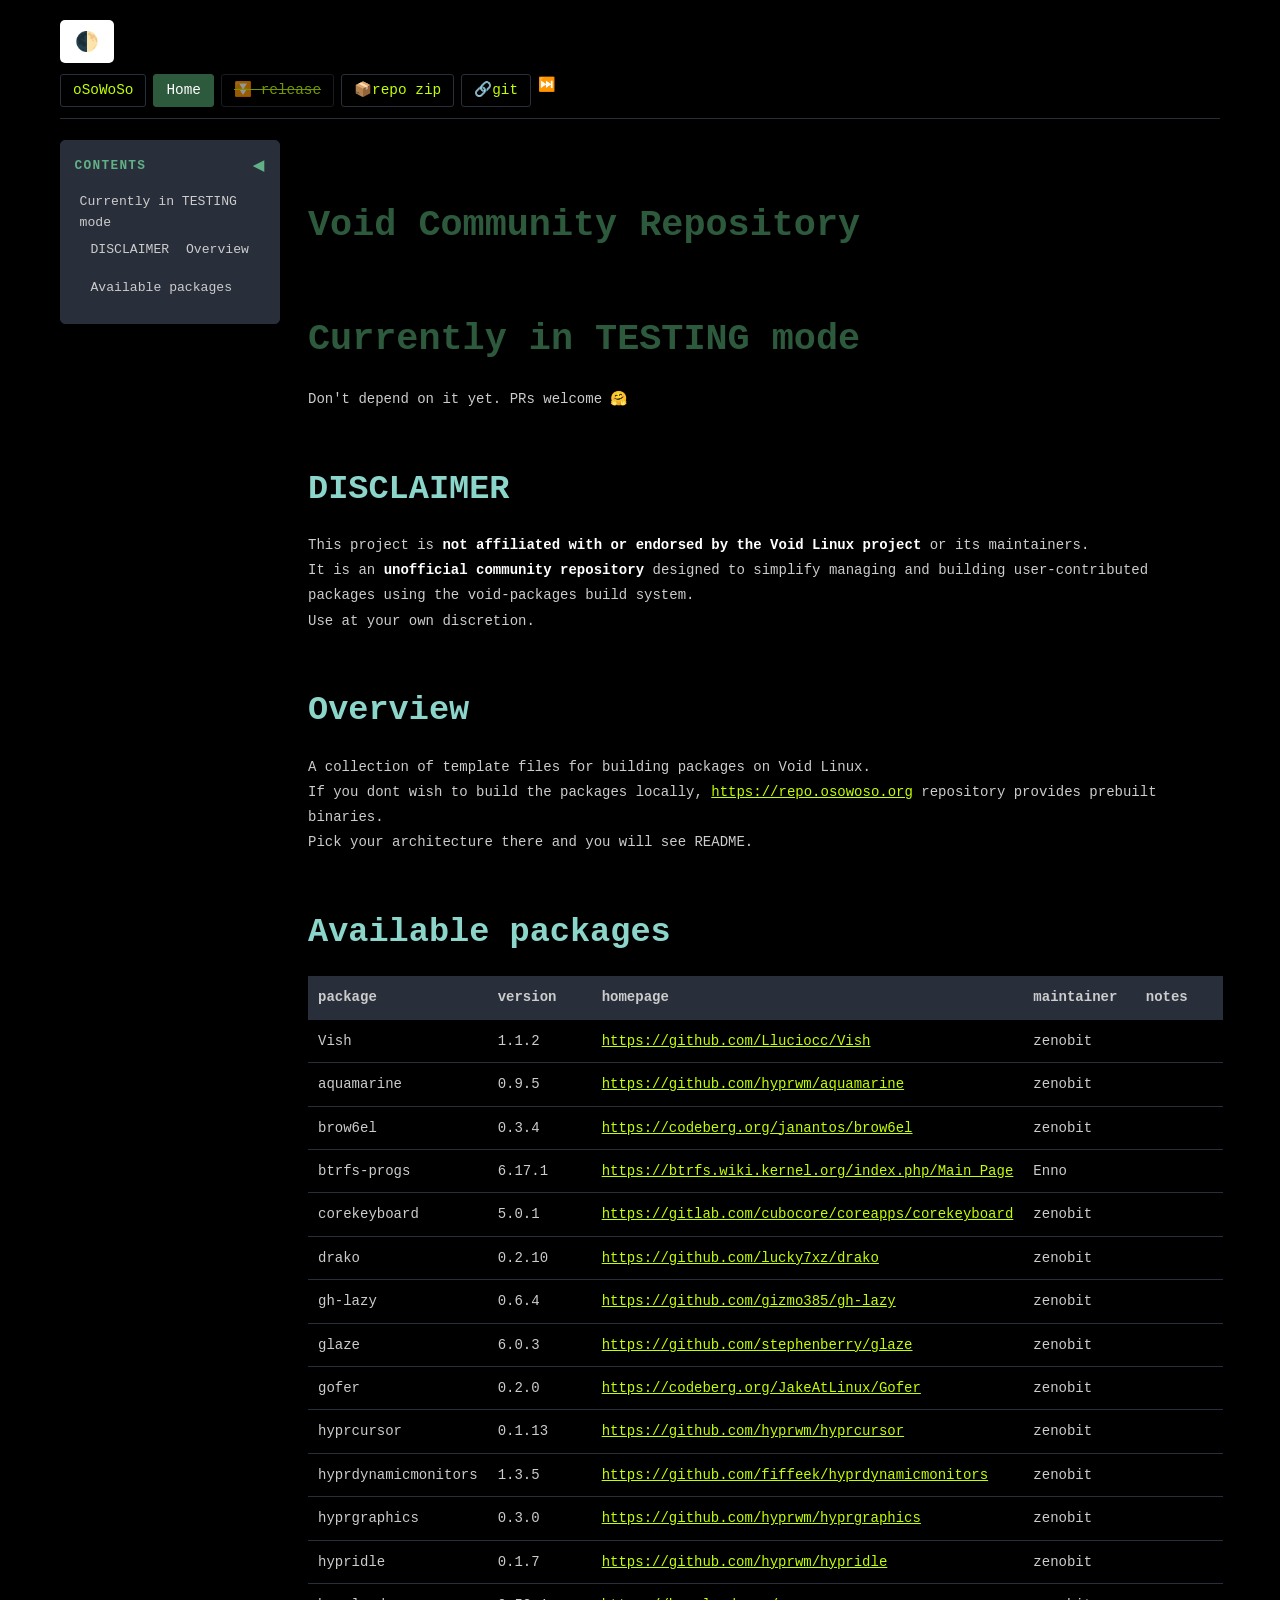
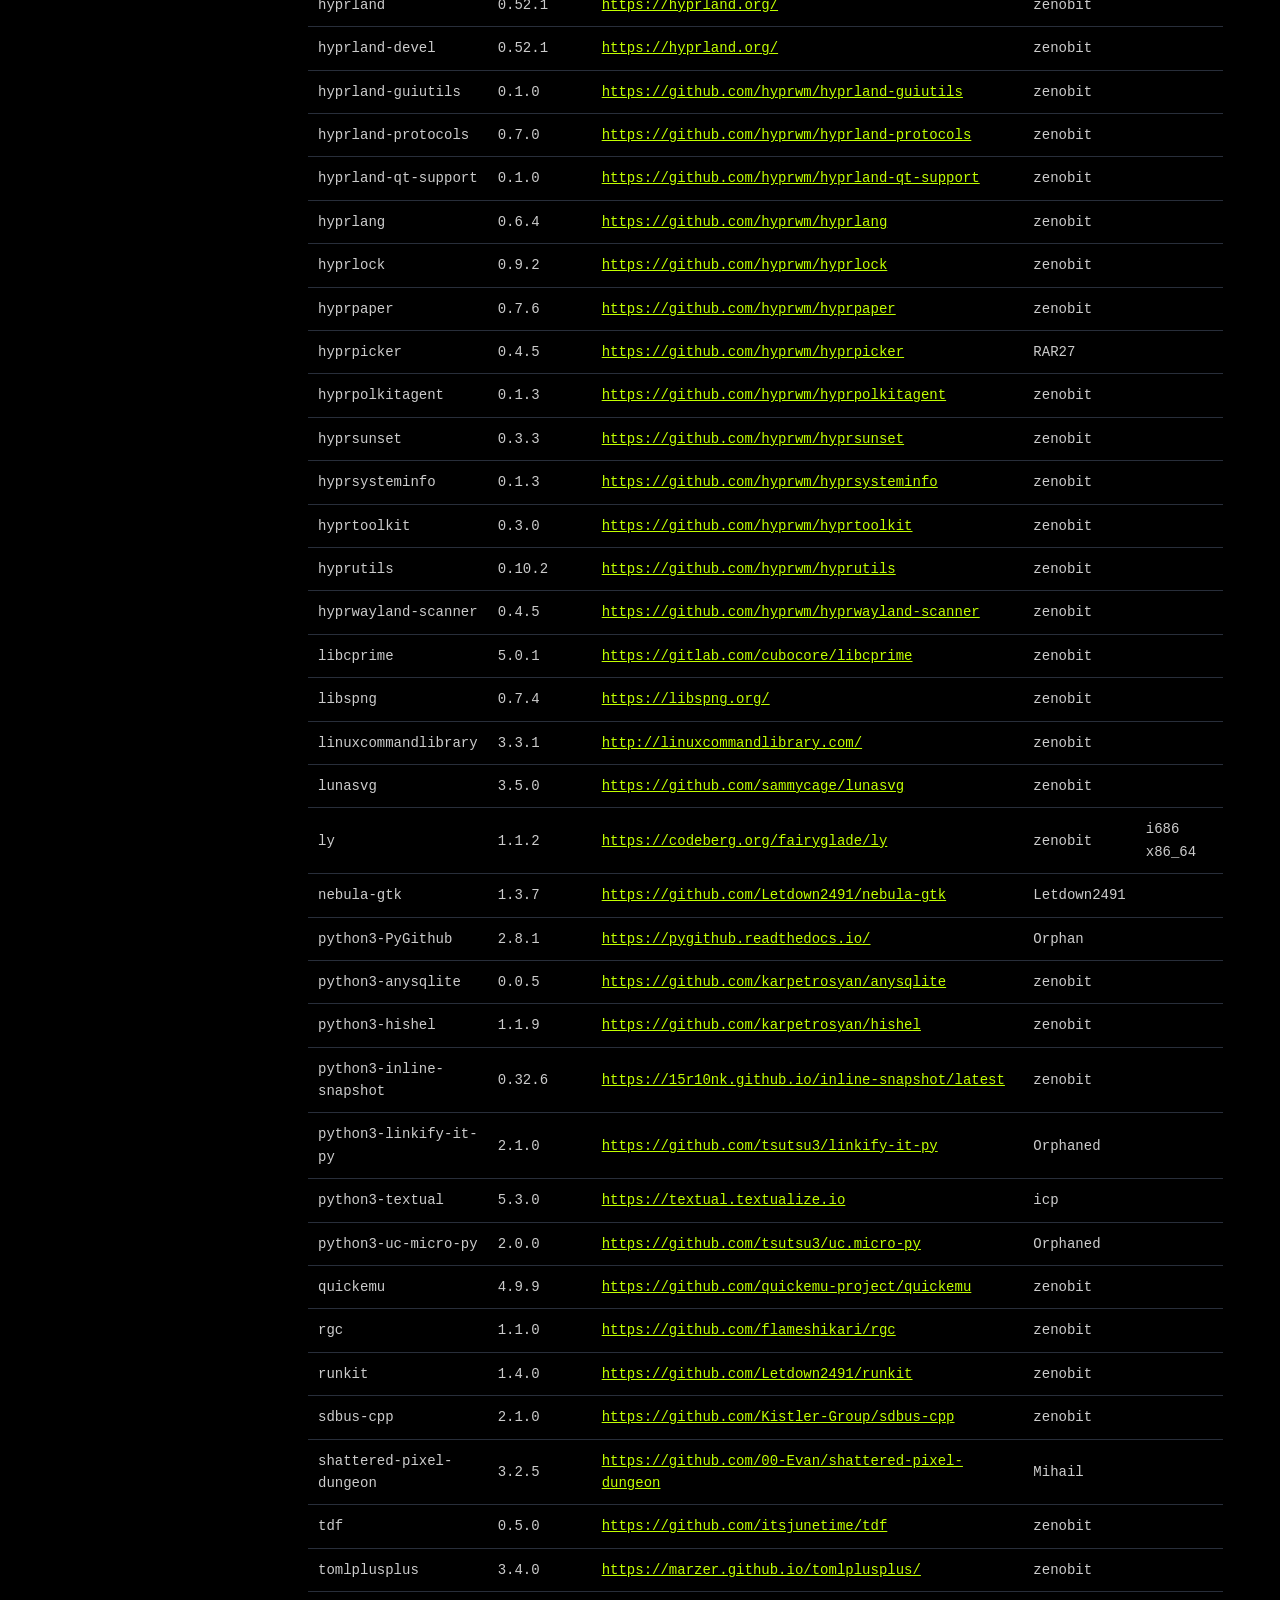
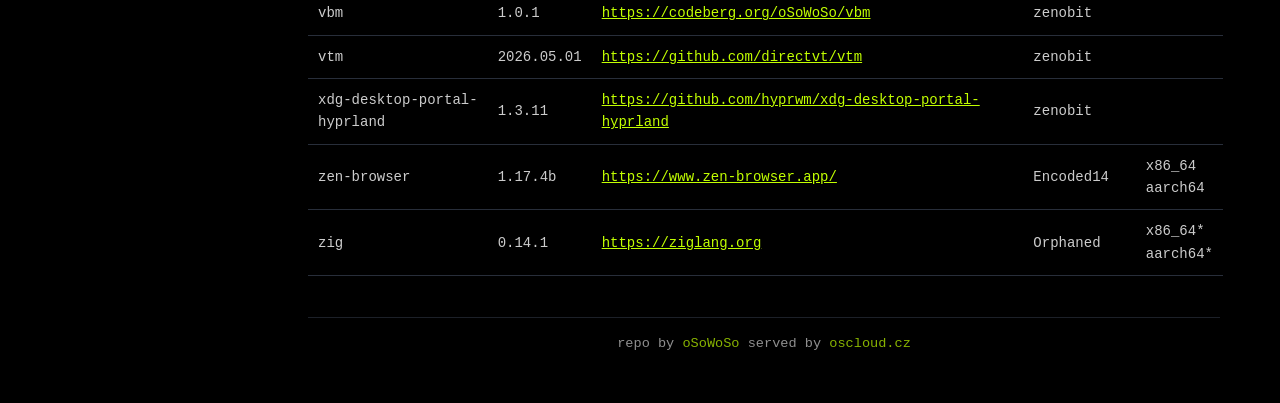
==== index.html @ 5ae5377d "Deploy: 2026-05-07 02:57 UTC" ====
<!DOCTYPE html>
<html xmlns="http://www.w3.org/1999/xhtml" lang="" xml:lang="">
<head>
  <meta charset="utf-8" />
  <meta name="generator" content="pandoc" />
  <meta name="viewport" content="width=device-width, initial-scale=1.0, user-scalable=yes" />
  <title>Void Community Repository</title>
  <style>
    code{white-space: pre-wrap;}
    span.smallcaps{font-variant: small-caps;}
    div.columns{display: flex; gap: min(4vw, 1.5em);}
    div.column{flex: auto; overflow-x: auto;}
    div.hanging-indent{margin-left: 1.5em; text-indent: -1.5em;}
    /* The extra [class] is a hack that increases specificity enough to
       override a similar rule in reveal.js */
    ul.task-list[class]{list-style: none;}
    ul.task-list li input[type="checkbox"] {
      font-size: inherit;
      width: 0.8em;
      margin: 0 0.8em 0.2em -1.6em;
      vertical-align: middle;
    }
    .display.math{display: block; text-align: center; margin: 0.5rem auto;}
  </style>
  <link rel="stylesheet" href="style.css" />
</head>
<body>
<button class="theme-toggle" onclick="toggleTheme()">🌓</button>
<script>
  function toggleTheme(){
    const html=document.documentElement;
    const current=html.getAttribute("data-theme")||"dark";
    const next=current==="dark"?"light":"dark";
    html.setAttribute("data-theme",next);
    localStorage.setItem("theme",next)
  }
  (function(){
    const saved=localStorage.getItem("theme")||"dark";
    document.documentElement.setAttribute("data-theme",saved)
  })();
</script>
<script>
  document.addEventListener("DOMContentLoaded", function () {
    const toc = document.getElementById("TOC");
    if (!toc) return;

    // Add toc-title with toggle button
    const titleEl = document.createElement("div");
    titleEl.id = "toc-title";
    titleEl.innerHTML = '<span>Contents</span><span id="toc-toggle-icon">◀</span>';
    toc.insertBefore(titleEl, toc.firstChild);

    // Wrap TOC + the rest of the content in .page-wrapper
    const body = document.body;
    const wrapper = document.createElement("div");
    wrapper.className = "page-wrapper";

    // Find all elements after <nav> (main nav menu)
    const topNav = document.querySelector("body > nav");
    const siblings = [];
    let el = topNav ? topNav.nextElementSibling : body.firstElementChild;
    while (el) {
      siblings.push(el);
      el = el.nextElementSibling;
    }

    siblings.forEach((s) => wrapper.appendChild(s));
    body.appendChild(wrapper);

    // Wrap main content (everything except TOC) in .main-content
    const mainContent = document.createElement("div");
    mainContent.className = "main-content";
    Array.from(wrapper.children).forEach((child) => {
      if (child.id !== "TOC") mainContent.appendChild(child);
    });
    wrapper.appendChild(mainContent);

    // Collapsible toggle
    const icon = document.getElementById("toc-toggle-icon");
    const saved = localStorage.getItem("toc-collapsed");
    if (saved === "true") {
      toc.classList.add("collapsed");
      icon.textContent = "▶";
    }

    titleEl.addEventListener("click", function () {
      toc.classList.toggle("collapsed");
      const isCollapsed = toc.classList.contains("collapsed");
      icon.textContent = isCollapsed ? "▶" : "◀";
      localStorage.setItem("toc-collapsed", isCollapsed);
    });
  });
</script>
<nav><ul>
  <li><a href="https://osowoso.org">oSoWoSo</a></li>
  <li><a href="index.html" class="active">Home</a></li>
  <li><a class="no-release" href="https://github.com/oSoWoSo/Void_Community_Repository/releases/latest">⏬ release</a></li>
  <li><a href="https://github.com/oSoWoSo/Void_Community_Repository/archive/refs/heads/main.zip">📦repo zip</a></li>
  <li><a href="https://github.com/oSoWoSo/Void_Community_Repository">🔗git</a></li>
  <li>⏭️</a></li>
</ul></nav>
<header id="title-block-header">
<h1 class="title">Void Community Repository</h1>
</header>
<nav id="TOC" role="doc-toc">
<ul>
<li><a href="#currently-in-testing-mode"
id="toc-currently-in-testing-mode">Currently in TESTING mode</a>
<ul>
<li><a href="#disclaimer" id="toc-disclaimer">DISCLAIMER</a></li>
<li><a href="#overview" id="toc-overview">Overview</a></li>
<li><a href="#available-packages" id="toc-available-packages">Available
packages</a></li>
</ul></li>
</ul>
</nav>
<h1 id="currently-in-testing-mode">Currently in TESTING mode</h1>
<p>Don't depend on it yet. PRs welcome 🤗</p>
<h2 id="disclaimer">DISCLAIMER</h2>
<p>This project is <strong>not affiliated with or endorsed by the Void
Linux project</strong> or its maintainers.<br />
It is an <strong>unofficial community repository</strong> designed to
simplify managing and building user-contributed packages using the
void-packages build system.<br />
Use at your own discretion.</p>
<h2 id="overview">Overview</h2>
<p>A collection of template files for building packages on Void
Linux.<br />
If you dont wish to build the packages locally, <a
href="https://repo.osowoso.org">https://repo.osowoso.org</a> repository
provides prebuilt binaries.<br />
Pick your architecture there and you will see README.</p>
<h2 id="available-packages">Available packages</h2>
<table>
<thead>
<tr class="header">
<th style="text-align: left;">package</th>
<th style="text-align: left;">version</th>
<th style="text-align: left;">homepage</th>
<th style="text-align: left;">maintainer</th>
<th style="text-align: left;">notes</th>
</tr>
</thead>
<tbody>
<tr class="odd">
<td style="text-align: left;">Vish</td>
<td style="text-align: left;">1.1.2</td>
<td style="text-align: left;"><a
href="https://github.com/Lluciocc/Vish">https://github.com/Lluciocc/Vish</a></td>
<td style="text-align: left;">zenobit</td>
<td style="text-align: left;"></td>
</tr>
<tr class="even">
<td style="text-align: left;">aquamarine</td>
<td style="text-align: left;">0.9.5</td>
<td style="text-align: left;"><a
href="https://github.com/hyprwm/aquamarine">https://github.com/hyprwm/aquamarine</a></td>
<td style="text-align: left;">zenobit</td>
<td style="text-align: left;"></td>
</tr>
<tr class="odd">
<td style="text-align: left;">brow6el</td>
<td style="text-align: left;">0.3.4</td>
<td style="text-align: left;"><a
href="https://codeberg.org/janantos/brow6el">https://codeberg.org/janantos/brow6el</a></td>
<td style="text-align: left;">zenobit</td>
<td style="text-align: left;"></td>
</tr>
<tr class="even">
<td style="text-align: left;">btrfs-progs</td>
<td style="text-align: left;">6.17.1</td>
<td style="text-align: left;"><a
href="https://btrfs.wiki.kernel.org/index.php/Main_Page">https://btrfs.wiki.kernel.org/index.php/Main_Page</a></td>
<td style="text-align: left;">Enno</td>
<td style="text-align: left;"></td>
</tr>
<tr class="odd">
<td style="text-align: left;">corekeyboard</td>
<td style="text-align: left;">5.0.1</td>
<td style="text-align: left;"><a
href="https://gitlab.com/cubocore/coreapps/corekeyboard">https://gitlab.com/cubocore/coreapps/corekeyboard</a></td>
<td style="text-align: left;">zenobit</td>
<td style="text-align: left;"></td>
</tr>
<tr class="even">
<td style="text-align: left;">drako</td>
<td style="text-align: left;">0.2.10</td>
<td style="text-align: left;"><a
href="https://github.com/lucky7xz/drako">https://github.com/lucky7xz/drako</a></td>
<td style="text-align: left;">zenobit</td>
<td style="text-align: left;"></td>
</tr>
<tr class="odd">
<td style="text-align: left;">gh-lazy</td>
<td style="text-align: left;">0.6.4</td>
<td style="text-align: left;"><a
href="https://github.com/gizmo385/gh-lazy">https://github.com/gizmo385/gh-lazy</a></td>
<td style="text-align: left;">zenobit</td>
<td style="text-align: left;"></td>
</tr>
<tr class="even">
<td style="text-align: left;">glaze</td>
<td style="text-align: left;">6.0.3</td>
<td style="text-align: left;"><a
href="https://github.com/stephenberry/glaze">https://github.com/stephenberry/glaze</a></td>
<td style="text-align: left;">zenobit</td>
<td style="text-align: left;"></td>
</tr>
<tr class="odd">
<td style="text-align: left;">gofer</td>
<td style="text-align: left;">0.2.0</td>
<td style="text-align: left;"><a
href="https://codeberg.org/JakeAtLinux/Gofer">https://codeberg.org/JakeAtLinux/Gofer</a></td>
<td style="text-align: left;">zenobit</td>
<td style="text-align: left;"></td>
</tr>
<tr class="even">
<td style="text-align: left;">hyprcursor</td>
<td style="text-align: left;">0.1.13</td>
<td style="text-align: left;"><a
href="https://github.com/hyprwm/hyprcursor">https://github.com/hyprwm/hyprcursor</a></td>
<td style="text-align: left;">zenobit</td>
<td style="text-align: left;"></td>
</tr>
<tr class="odd">
<td style="text-align: left;">hyprdynamicmonitors</td>
<td style="text-align: left;">1.3.5</td>
<td style="text-align: left;"><a
href="https://github.com/fiffeek/hyprdynamicmonitors">https://github.com/fiffeek/hyprdynamicmonitors</a></td>
<td style="text-align: left;">zenobit</td>
<td style="text-align: left;"></td>
</tr>
<tr class="even">
<td style="text-align: left;">hyprgraphics</td>
<td style="text-align: left;">0.3.0</td>
<td style="text-align: left;"><a
href="https://github.com/hyprwm/hyprgraphics">https://github.com/hyprwm/hyprgraphics</a></td>
<td style="text-align: left;">zenobit</td>
<td style="text-align: left;"></td>
</tr>
<tr class="odd">
<td style="text-align: left;">hypridle</td>
<td style="text-align: left;">0.1.7</td>
<td style="text-align: left;"><a
href="https://github.com/hyprwm/hypridle">https://github.com/hyprwm/hypridle</a></td>
<td style="text-align: left;">zenobit</td>
<td style="text-align: left;"></td>
</tr>
<tr class="even">
<td style="text-align: left;">hyprland</td>
<td style="text-align: left;">0.52.1</td>
<td style="text-align: left;"><a
href="https://hyprland.org/">https://hyprland.org/</a></td>
<td style="text-align: left;">zenobit</td>
<td style="text-align: left;"></td>
</tr>
<tr class="odd">
<td style="text-align: left;">hyprland-devel</td>
<td style="text-align: left;">0.52.1</td>
<td style="text-align: left;"><a
href="https://hyprland.org/">https://hyprland.org/</a></td>
<td style="text-align: left;">zenobit</td>
<td style="text-align: left;"></td>
</tr>
<tr class="even">
<td style="text-align: left;">hyprland-guiutils</td>
<td style="text-align: left;">0.1.0</td>
<td style="text-align: left;"><a
href="https://github.com/hyprwm/hyprland-guiutils">https://github.com/hyprwm/hyprland-guiutils</a></td>
<td style="text-align: left;">zenobit</td>
<td style="text-align: left;"></td>
</tr>
<tr class="odd">
<td style="text-align: left;">hyprland-protocols</td>
<td style="text-align: left;">0.7.0</td>
<td style="text-align: left;"><a
href="https://github.com/hyprwm/hyprland-protocols">https://github.com/hyprwm/hyprland-protocols</a></td>
<td style="text-align: left;">zenobit</td>
<td style="text-align: left;"></td>
</tr>
<tr class="even">
<td style="text-align: left;">hyprland-qt-support</td>
<td style="text-align: left;">0.1.0</td>
<td style="text-align: left;"><a
href="https://github.com/hyprwm/hyprland-qt-support">https://github.com/hyprwm/hyprland-qt-support</a></td>
<td style="text-align: left;">zenobit</td>
<td style="text-align: left;"></td>
</tr>
<tr class="odd">
<td style="text-align: left;">hyprlang</td>
<td style="text-align: left;">0.6.4</td>
<td style="text-align: left;"><a
href="https://github.com/hyprwm/hyprlang">https://github.com/hyprwm/hyprlang</a></td>
<td style="text-align: left;">zenobit</td>
<td style="text-align: left;"></td>
</tr>
<tr class="even">
<td style="text-align: left;">hyprlock</td>
<td style="text-align: left;">0.9.2</td>
<td style="text-align: left;"><a
href="https://github.com/hyprwm/hyprlock">https://github.com/hyprwm/hyprlock</a></td>
<td style="text-align: left;">zenobit</td>
<td style="text-align: left;"></td>
</tr>
<tr class="odd">
<td style="text-align: left;">hyprpaper</td>
<td style="text-align: left;">0.7.6</td>
<td style="text-align: left;"><a
href="https://github.com/hyprwm/hyprpaper">https://github.com/hyprwm/hyprpaper</a></td>
<td style="text-align: left;">zenobit</td>
<td style="text-align: left;"></td>
</tr>
<tr class="even">
<td style="text-align: left;">hyprpicker</td>
<td style="text-align: left;">0.4.5</td>
<td style="text-align: left;"><a
href="https://github.com/hyprwm/hyprpicker">https://github.com/hyprwm/hyprpicker</a></td>
<td style="text-align: left;">RAR27</td>
<td style="text-align: left;"></td>
</tr>
<tr class="odd">
<td style="text-align: left;">hyprpolkitagent</td>
<td style="text-align: left;">0.1.3</td>
<td style="text-align: left;"><a
href="https://github.com/hyprwm/hyprpolkitagent">https://github.com/hyprwm/hyprpolkitagent</a></td>
<td style="text-align: left;">zenobit</td>
<td style="text-align: left;"></td>
</tr>
<tr class="even">
<td style="text-align: left;">hyprsunset</td>
<td style="text-align: left;">0.3.3</td>
<td style="text-align: left;"><a
href="https://github.com/hyprwm/hyprsunset">https://github.com/hyprwm/hyprsunset</a></td>
<td style="text-align: left;">zenobit</td>
<td style="text-align: left;"></td>
</tr>
<tr class="odd">
<td style="text-align: left;">hyprsysteminfo</td>
<td style="text-align: left;">0.1.3</td>
<td style="text-align: left;"><a
href="https://github.com/hyprwm/hyprsysteminfo">https://github.com/hyprwm/hyprsysteminfo</a></td>
<td style="text-align: left;">zenobit</td>
<td style="text-align: left;"></td>
</tr>
<tr class="even">
<td style="text-align: left;">hyprtoolkit</td>
<td style="text-align: left;">0.3.0</td>
<td style="text-align: left;"><a
href="https://github.com/hyprwm/hyprtoolkit">https://github.com/hyprwm/hyprtoolkit</a></td>
<td style="text-align: left;">zenobit</td>
<td style="text-align: left;"></td>
</tr>
<tr class="odd">
<td style="text-align: left;">hyprutils</td>
<td style="text-align: left;">0.10.2</td>
<td style="text-align: left;"><a
href="https://github.com/hyprwm/hyprutils">https://github.com/hyprwm/hyprutils</a></td>
<td style="text-align: left;">zenobit</td>
<td style="text-align: left;"></td>
</tr>
<tr class="even">
<td style="text-align: left;">hyprwayland-scanner</td>
<td style="text-align: left;">0.4.5</td>
<td style="text-align: left;"><a
href="https://github.com/hyprwm/hyprwayland-scanner">https://github.com/hyprwm/hyprwayland-scanner</a></td>
<td style="text-align: left;">zenobit</td>
<td style="text-align: left;"></td>
</tr>
<tr class="odd">
<td style="text-align: left;">libcprime</td>
<td style="text-align: left;">5.0.1</td>
<td style="text-align: left;"><a
href="https://gitlab.com/cubocore/libcprime">https://gitlab.com/cubocore/libcprime</a></td>
<td style="text-align: left;">zenobit</td>
<td style="text-align: left;"></td>
</tr>
<tr class="even">
<td style="text-align: left;">libspng</td>
<td style="text-align: left;">0.7.4</td>
<td style="text-align: left;"><a
href="https://libspng.org/">https://libspng.org/</a></td>
<td style="text-align: left;">zenobit</td>
<td style="text-align: left;"></td>
</tr>
<tr class="odd">
<td style="text-align: left;">linuxcommandlibrary</td>
<td style="text-align: left;">3.3.1</td>
<td style="text-align: left;"><a
href="http://linuxcommandlibrary.com/">http://linuxcommandlibrary.com/</a></td>
<td style="text-align: left;">zenobit</td>
<td style="text-align: left;"></td>
</tr>
<tr class="even">
<td style="text-align: left;">lunasvg</td>
<td style="text-align: left;">3.5.0</td>
<td style="text-align: left;"><a
href="https://github.com/sammycage/lunasvg">https://github.com/sammycage/lunasvg</a></td>
<td style="text-align: left;">zenobit</td>
<td style="text-align: left;"></td>
</tr>
<tr class="odd">
<td style="text-align: left;">ly</td>
<td style="text-align: left;">1.1.2</td>
<td style="text-align: left;"><a
href="https://codeberg.org/fairyglade/ly">https://codeberg.org/fairyglade/ly</a></td>
<td style="text-align: left;">zenobit</td>
<td style="text-align: left;">i686 x86_64</td>
</tr>
<tr class="even">
<td style="text-align: left;">nebula-gtk</td>
<td style="text-align: left;">1.3.7</td>
<td style="text-align: left;"><a
href="https://github.com/Letdown2491/nebula-gtk">https://github.com/Letdown2491/nebula-gtk</a></td>
<td style="text-align: left;">Letdown2491</td>
<td style="text-align: left;"></td>
</tr>
<tr class="odd">
<td style="text-align: left;">python3-PyGithub</td>
<td style="text-align: left;">2.8.1</td>
<td style="text-align: left;"><a
href="https://pygithub.readthedocs.io/">https://pygithub.readthedocs.io/</a></td>
<td style="text-align: left;">Orphan</td>
<td style="text-align: left;"></td>
</tr>
<tr class="even">
<td style="text-align: left;">python3-anysqlite</td>
<td style="text-align: left;">0.0.5</td>
<td style="text-align: left;"><a
href="https://github.com/karpetrosyan/anysqlite">https://github.com/karpetrosyan/anysqlite</a></td>
<td style="text-align: left;">zenobit</td>
<td style="text-align: left;"></td>
</tr>
<tr class="odd">
<td style="text-align: left;">python3-hishel</td>
<td style="text-align: left;">1.1.9</td>
<td style="text-align: left;"><a
href="https://github.com/karpetrosyan/hishel">https://github.com/karpetrosyan/hishel</a></td>
<td style="text-align: left;">zenobit</td>
<td style="text-align: left;"></td>
</tr>
<tr class="even">
<td style="text-align: left;">python3-inline-snapshot</td>
<td style="text-align: left;">0.32.6</td>
<td style="text-align: left;"><a
href="https://15r10nk.github.io/inline-snapshot/latest">https://15r10nk.github.io/inline-snapshot/latest</a></td>
<td style="text-align: left;">zenobit</td>
<td style="text-align: left;"></td>
</tr>
<tr class="odd">
<td style="text-align: left;">python3-linkify-it-py</td>
<td style="text-align: left;">2.1.0</td>
<td style="text-align: left;"><a
href="https://github.com/tsutsu3/linkify-it-py">https://github.com/tsutsu3/linkify-it-py</a></td>
<td style="text-align: left;">Orphaned</td>
<td style="text-align: left;"></td>
</tr>
<tr class="even">
<td style="text-align: left;">python3-textual</td>
<td style="text-align: left;">5.3.0</td>
<td style="text-align: left;"><a
href="https://textual.textualize.io">https://textual.textualize.io</a></td>
<td style="text-align: left;">icp</td>
<td style="text-align: left;"></td>
</tr>
<tr class="odd">
<td style="text-align: left;">python3-uc-micro-py</td>
<td style="text-align: left;">2.0.0</td>
<td style="text-align: left;"><a
href="https://github.com/tsutsu3/uc.micro-py">https://github.com/tsutsu3/uc.micro-py</a></td>
<td style="text-align: left;">Orphaned</td>
<td style="text-align: left;"></td>
</tr>
<tr class="even">
<td style="text-align: left;">quickemu</td>
<td style="text-align: left;">4.9.9</td>
<td style="text-align: left;"><a
href="https://github.com/quickemu-project/quickemu">https://github.com/quickemu-project/quickemu</a></td>
<td style="text-align: left;">zenobit</td>
<td style="text-align: left;"></td>
</tr>
<tr class="odd">
<td style="text-align: left;">rgc</td>
<td style="text-align: left;">1.1.0</td>
<td style="text-align: left;"><a
href="https://github.com/flameshikari/rgc">https://github.com/flameshikari/rgc</a></td>
<td style="text-align: left;">zenobit</td>
<td style="text-align: left;"></td>
</tr>
<tr class="even">
<td style="text-align: left;">runkit</td>
<td style="text-align: left;">1.4.0</td>
<td style="text-align: left;"><a
href="https://github.com/Letdown2491/runkit">https://github.com/Letdown2491/runkit</a></td>
<td style="text-align: left;">zenobit</td>
<td style="text-align: left;"></td>
</tr>
<tr class="odd">
<td style="text-align: left;">sdbus-cpp</td>
<td style="text-align: left;">2.1.0</td>
<td style="text-align: left;"><a
href="https://github.com/Kistler-Group/sdbus-cpp">https://github.com/Kistler-Group/sdbus-cpp</a></td>
<td style="text-align: left;">zenobit</td>
<td style="text-align: left;"></td>
</tr>
<tr class="even">
<td style="text-align: left;">shattered-pixel-dungeon</td>
<td style="text-align: left;">3.2.5</td>
<td style="text-align: left;"><a
href="https://github.com/00-Evan/shattered-pixel-dungeon">https://github.com/00-Evan/shattered-pixel-dungeon</a></td>
<td style="text-align: left;">Mihail</td>
<td style="text-align: left;"></td>
</tr>
<tr class="odd">
<td style="text-align: left;">tdf</td>
<td style="text-align: left;">0.5.0</td>
<td style="text-align: left;"><a
href="https://github.com/itsjunetime/tdf">https://github.com/itsjunetime/tdf</a></td>
<td style="text-align: left;">zenobit</td>
<td style="text-align: left;"></td>
</tr>
<tr class="even">
<td style="text-align: left;">tomlplusplus</td>
<td style="text-align: left;">3.4.0</td>
<td style="text-align: left;"><a
href="https://marzer.github.io/tomlplusplus/">https://marzer.github.io/tomlplusplus/</a></td>
<td style="text-align: left;">zenobit</td>
<td style="text-align: left;"></td>
</tr>
<tr class="odd">
<td style="text-align: left;">vbm</td>
<td style="text-align: left;">1.0.1</td>
<td style="text-align: left;"><a
href="https://codeberg.org/oSoWoSo/vbm">https://codeberg.org/oSoWoSo/vbm</a></td>
<td style="text-align: left;">zenobit</td>
<td style="text-align: left;"></td>
</tr>
<tr class="even">
<td style="text-align: left;">vtm</td>
<td style="text-align: left;">2026.05.01</td>
<td style="text-align: left;"><a
href="https://github.com/directvt/vtm">https://github.com/directvt/vtm</a></td>
<td style="text-align: left;">zenobit</td>
<td style="text-align: left;"></td>
</tr>
<tr class="odd">
<td style="text-align: left;">xdg-desktop-portal-hyprland</td>
<td style="text-align: left;">1.3.11</td>
<td style="text-align: left;"><a
href="https://github.com/hyprwm/xdg-desktop-portal-hyprland">https://github.com/hyprwm/xdg-desktop-portal-hyprland</a></td>
<td style="text-align: left;">zenobit</td>
<td style="text-align: left;"></td>
</tr>
<tr class="even">
<td style="text-align: left;">zen-browser</td>
<td style="text-align: left;">1.17.4b</td>
<td style="text-align: left;"><a
href="https://www.zen-browser.app/">https://www.zen-browser.app/</a></td>
<td style="text-align: left;">Encoded14</td>
<td style="text-align: left;">x86_64 aarch64</td>
</tr>
<tr class="odd">
<td style="text-align: left;">zig</td>
<td style="text-align: left;">0.14.1</td>
<td style="text-align: left;"><a
href="https://ziglang.org">https://ziglang.org</a></td>
<td style="text-align: left;">Orphaned</td>
<td style="text-align: left;">x86_64* aarch64*</td>
</tr>
</tbody>
</table>
<footer>
  <p>repo by <a href="https://osowoso.org">oSoWoSo</a> served by <a href="https://oscloud.cz">oscloud.cz</a></p>
</footer>
<script>
(function () {
  function hexToRgb(hex) {
    hex = hex.trim().replace(/^#/, '');
    if (hex.length === 3) hex = hex.split('').map(c => c + c).join('');
    const n = parseInt(hex, 16);
    return [n >> 16 & 255, n >> 8 & 255, n & 255];
  }

  function clamp(v, min, max) {
    return Math.min(Math.max(v, min), max);
  }

  function Color(r, g, b) {
    this.r = r / 255;
    this.g = g / 255;
    this.b = b / 255;
  }

  Color.prototype.applyFilter = function (funcs) {
    let [r, g, b] = [this.r * 255, this.g * 255, this.b * 255];

    function multiply(matrix) {
      const nr = clamp(r * matrix[0] + g * matrix[1] + b * matrix[2], 0, 255);
      const ng = clamp(r * matrix[3] + g * matrix[4] + b * matrix[5], 0, 255);
      const nb = clamp(r * matrix[6] + g * matrix[7] + b * matrix[8], 0, 255);
      r = nr; g = ng; b = nb;
    }

    function hueRotate(angle) {
      const a = angle / 180 * Math.PI;
      const sin = Math.sin(a), cos = Math.cos(a);
      multiply([
        0.213 + cos*0.787 - sin*0.213, 0.715 - cos*0.715 - sin*0.715, 0.072 - cos*0.072 + sin*0.928,
        0.213 - cos*0.213 + sin*0.143, 0.715 + cos*0.285 + sin*0.140, 0.072 - cos*0.072 - sin*0.283,
        0.213 - cos*0.213 - sin*0.787, 0.715 - cos*0.715 + sin*0.715, 0.072 + cos*0.928 + sin*0.072,
      ]);
    }

    function sepia(v) {
      multiply([
        0.393 + 0.607*(1-v), 0.769 - 0.769*(1-v), 0.189 - 0.189*(1-v),
        0.349 - 0.349*(1-v), 0.686 + 0.314*(1-v), 0.168 - 0.168*(1-v),
        0.272 - 0.272*(1-v), 0.534 - 0.534*(1-v), 0.131 + 0.869*(1-v),
      ]);
    }

    function saturate(v) {
      multiply([
        0.213 + 0.787*v, 0.715 - 0.715*v, 0.072 - 0.072*v,
        0.213 - 0.213*v, 0.715 + 0.285*v, 0.072 - 0.072*v,
        0.213 - 0.213*v, 0.715 - 0.715*v, 0.072 + 0.928*v,
      ]);
    }

    for (const [fn, val] of funcs) {
      if (fn === 'invert')    { r = clamp((1-r/255)*255*val + r/255*255*(1-val),0,255); g = clamp((1-g/255)*255*val + g/255*255*(1-val),0,255); b = clamp((1-b/255)*255*val + b/255*255*(1-val),0,255); }
      if (fn === 'sepia')     sepia(val);
      if (fn === 'saturate')  saturate(val);
      if (fn === 'hueRotate') hueRotate(val);
      if (fn === 'brightness'){ r = clamp(r*val,0,255); g = clamp(g*val,0,255); b = clamp(b*val,0,255); }
    }

    return new Color(r, g, b);
  };

  function loss(result, target) {
    return (
      Math.pow(result.r*255 - target.r*255, 2) +
      Math.pow(result.g*255 - target.g*255, 2) +
      Math.pow(result.b*255 - target.b*255, 2)
    );
  }

  function solve(target) {
    function css(v) {
      return [
        ['invert',    clamp(v[0], 0, 1)],
        ['sepia',     clamp(v[1], 0, 1)],
        ['saturate',  clamp(v[2], 0, 20)],
        ['hueRotate', clamp(v[3], 0, 360)],
        ['brightness',clamp(v[4], 0, 10)],
        ['brightness',clamp(v[5], 0, 10)],
      ];
    }

    function score(v) {
      return loss(new Color(0,0,0).applyFilter(css(v)), target);
    }

    let best = null, bestScore = Infinity;
    for (let i = 0; i < 30; i++) {
      let v = [Math.random(), Math.random(), Math.random()*10, Math.random()*360, Math.random()*2, Math.random()*2];
      for (let step = 1; step > 0.0001; step *= 0.9) {
        for (let j = 0; j < v.length; j++) {
          const orig = v[j];
          v[j] += step * (Math.random() > 0.5 ? 1 : -1);
          const s = score(v);
          if (s < bestScore) { bestScore = s; best = [...v]; }
          else v[j] = orig;
        }
      }
    }

    const f = css(best);
    return [
      `invert(${(clamp(f[0][1],0,1)*100).toFixed(0)}%)`,
      `sepia(${(clamp(f[1][1],0,1)*100).toFixed(0)}%)`,
      `saturate(${(clamp(f[2][1],0,20)*100).toFixed(0)}%)`,
      `hue-rotate(${clamp(f[3][1],0,360).toFixed(0)}deg)`,
      `brightness(${(clamp(f[4][1],0,10)*100).toFixed(0)}%)`,
      `brightness(${(clamp(f[5][1],0,10)*100).toFixed(0)}%)`,
    ].join(' ');
  }

  // Cache solved filters per color so theme switching is instant
  const cache = {};

  function applyIconColor() {
    const raw = getComputedStyle(document.documentElement)
      .getPropertyValue('--color-icon').trim();
    if (!raw) return false;

    let rgb;
    if (raw.startsWith('#')) {
      rgb = hexToRgb(raw);
    } else if (raw.startsWith('rgb')) {
      rgb = raw.match(/\d+/g).map(Number).slice(0, 3);
    } else {
      return false;
    }

    const key = rgb.join(',');
    if (!cache[key]) {
      cache[key] = solve(new Color(...rgb));
    }

    document.documentElement.style.setProperty('--filter-icon', cache[key]);
    return true;
  }

  function init() {
    if (!applyIconColor()) return;

    // Watch for data-theme attribute changes on <html> — re-apply immediately
    new MutationObserver(function(mutations) {
      for (const m of mutations) {
        if (m.attributeName === 'data-theme') {
          applyIconColor();
          break;
        }
      }
    }).observe(document.documentElement, { attributes: true });
  }

  if (document.readyState === 'loading') {
    document.addEventListener('DOMContentLoaded', init);
  } else {
    init();
  }
})();
</script>
</body>
</html>
---- style.css ----
/* ========================================
   CSS Variables & Theme Configuration
   ========================================
   This section defines the CSS variables for color schemes used throughout the application.
*/

/* Theme colors */
:root {
  --green: #2d5a3d; /* Base green color */
  --green-light: #478061;
  --green-lighter: #87ff87;
  --gren-dark: #295340;
  --green-slate: #478061;
  --green-tea: #62B086;
  --yellowish: #C2FF00;
  --lime: #AFFF00;  
  --silver: #CCCCCC;
  --white: #FFFFFF;
  --black: #000000;
  --gray: #282E3A;
  --gray-light: #E4E2E2;
  --gray2: #222222;
  --gray-dark: #111111;
  --gold: #FCC11A;
  --test: #FF0000;

/* Dark Theme (default) */
  --link-color: var(--yellowish); /* Color for links in dark theme */
  --accent-color: var(--green); /* Accent color for elements */
  --secondary-color: var(--test); /* Currently unused secondary color */
  --text-color: var(--silver); /* Main text color */
  --text-light: var(--white); /* Light text color */
  --bg-color: var(--black); /* Background color for dark theme */
  --bg-light: var(--gray); /* Light background */
  --border-color: var(--gray); /* Border color */
  --switch-background: var(--white);
  --shadow: 0 2px 8px rgba(135, 255, 135, 0.1); /* Shadow effect */
  --shadow-lg: 0 4px 20px rgba(135, 255, 135, 0.2); /* Larger shadow effect */
  --transition: all 0.3s ease; /* Transition effects */

  --nav-height: 52px;
  --color-icon: var(--white);
}

/* Light theme */
[data-theme="light"] {
  --link-color: var(--green); /* Color for links in light theme */
  --accent-color: var(--yellowish); /* Accent color for light theme */
  --secondary-color: var(--test); /* Currently unused secondary color */
  --text-color: var(--black); /* Main text color in light theme */
  --text-light: var(--gray2); /* Light text color in light theme */
  --bg-color: var(--white); /* Background color for light theme */
  --bg-light: var(--gray-light); /* Light background */
  --border-color: var(--silver); /* Border color in light theme */
  --switch-background: var(--black);
  --shadow: 0 2px 8px rgba(0, 0, 0, 0.1); /* Light theme shadow */
  --shadow-lg: 0 4px 20px rgba(0, 0, 0, 0.15); /* Larger shadow effect */

  --color-icon: var(--black);
}

h1, h2, h3 { font-weight: bold; }

h1 { font-size: 2.3rem; }
h2 { font-size: 2.1rem; }
h3 { font-size: 1.9rem; }
h4 { font-size: 1.7rem; }
h5 { font-size: 1.5rem; }
h6 { font-size: 1.3rem; }

h1 { color: var(--green); }
h2 { color: #8bd5ca; }
h3 { color: #91d7e3; }
h4 { color: #7dc4e4; }
h5 { color: #8aadf4; }
h6 { color: #b7bdf8; }


/* ========================================
   Reset & Base Styles
   ========================================
   This section resets browser default styles and establishes base styles for typography and layout.
*/
* {
  margin: 0; /* Remove default margin */
  padding: 0; /* Remove default padding */
  box-sizing: border-box; /* Adjust box sizing model */
}

body {
  color: var(--text-color); /* Set text color */
  background-color: var(--bg-color); /* Set background color */
  line-height: 1.6; /* Set line height for better readability */
  overflow-x: hidden; /* Prevent horizontal overflow */
  font-size: 14px; /* Base font size */
  font-weight: 500; /* FIX: slightly heavier than browser default (400) */
  padding: 20px; /* Padding around the body */
  max-width: 1200px; /* Maximum width for the content */
  margin: 0 auto; /* Center the body */
  font-family: "Courier New", monospace; /* Set font family */
}

b, strong, h1, h2, h3, h4, h5, h6 {
  font-weight: 700; /* Bold font weight */
  margin-top: 1.5em; /* Margin above headings */
  margin-bottom: 0.5em; /* Margin below headings */
}

b, strong {
  color: var(--text-light); /* Light color for bold text */
}

a, a:visited {
  color: var(--link-color, var(--green)); /* Link color */
  text-decoration: underline; /* Remove underline from links */
  transition: var(--transition); /* Smooth color transition */
}

a:hover {
  color: var(--accent-color, var(--green)); /* Color change on hover */
  text-decoration: underline; /* Underline on hover */
}

blockquote {
  border-left: 4px solid var(--green); /* Left border for blockquote */
  padding-left: 20px; /* Padding inside blockquote */
  margin: 1em 0; /* Vertical margins for blockquote */
  color: var(--text-light); /* Text color for blockquote */
  font-style: italic; /* Italicize blockquote text */
}

code {
  background-color: var(--bg-light); /* Background for inline code */
  padding: 2px 6px; /* Padding for inline code */
  border-radius: 3px; /* Rounded corners for inline code */
  font-family: "Courier New", monospace; /* Font for inline code */
  font-size: 0.9em; /* Smaller font size for inline code */
}

hr {
  border-top: 1px solid var(--border-color); /* Top border for horizontal rule */
  border-top-color: var(--border-color); /* Border color */
  border: none; /* Remove default border style */
  margin: 2em 0; /* Vertical margins for horizontal rule */
}

img {
  max-width: 100%; /* Ensure responsive images */
  height: auto; /* Maintain aspect ratio */
  border-radius: 5px; /* Rounded corners for images */
  margin: 1em 0; /* Vertical margins for images */
}

/* SVG color filter — only applies to <img data-colorize> elements */
img[data-colorize] {
  filter: var(--filter-icon);
}

li {
  margin-bottom: 0.5em; /* Margin below list items */
}

/* ========================================
   Navigation
   ======================================== */
nav {
  position: sticky;
  top: 0;
  z-index: 100;
  min-height: var(--nav-height);
  background-color: var(--bg-color);
  padding: 0.8em 0;
  margin-bottom: 1.5em;
  border-bottom: 1px solid var(--border-color);
}

/* Crossed release button - if no release exist */
nav ul li a.no-release,
nav ul li a.no-release:visited {
    text-decoration: line-through;
    opacity: 0.6;
}

nav ul li a.no-release:hover {
    opacity: 1;
}

nav ul {
  display: flex;
  flex-wrap: wrap;
  gap: 0.5em;
  margin-left: 0;
  margin-bottom: 0;
  list-style: none;
  padding: 0;
}

nav ul li {
  margin-bottom: 0;
}

nav ul li a,
nav ul li a:visited {
  display: inline-block;
  padding: 4px 12px;
  border: 1px solid var(--border-color);
  border-radius: 3px;
  color: var(--link-color);
  text-decoration: none;
  font-family: "Courier New", monospace;
  font-size: 0.9rem;
  transition: var(--transition);
}

nav ul li a:hover {
  background-color: var(--accent-color);
  color: var(--bg-color);
  border-color: var(--accent-color);
  text-decoration: none;
}

/* Active/current page link */
nav ul li a.active {
  background-color: var(--green);
  color: var(--white);
  border-color: var(--green);
}

@media (max-width: 768px) {
  nav ul {
    gap: 0.3em;
  }

  nav ul li a {
    font-size: 0.8rem;
    padding: 3px 8px;
  }
}

p {
  margin-bottom: 1em; /* Margin below paragraphs */
  line-height: 1.8; /* Set line spacing for paragraphs */
}

pre {
  background-color: var(--bg-light); /* Background for preformatted text */
  padding: 15px; /* Padding for preformatted text */
  border-radius: 5px; /* Rounded corners for preformatted text */
  overflow-x: auto; /* Allow horizontal scrolling */
  margin: 1em 0; /* Vertical margins for preformatted text */
  border: 1px solid var(--border-color); /* Border for preformatted text */
}

pre code {
  background-color: transparent; /* Transparent background for code blocks */
  padding: 0; /* No padding for code blocks */
}

table {
  width: 100%; /* Table width */
  border-collapse: collapse; /* Collapse borders */
  margin: 1em 0; /* Vertical margins for tables */
}

th {
  background-color: var(--bg-light); /* Background for header cells */
  font-weight: bold; /* Bold font for header cells */
}

th, td {
  padding: 10px; /* Padding for table cells */
  text-align: left; /* Align text to the left */
  border-bottom: 1px solid var(--border-color); /* Bottom border for cells */
}

/* ========================================
   Layout - Sidebar + Content
   ======================================== */
.page-wrapper {
  display: flex;
  gap: 2em;
  align-items: flex-start;
  margin-top: 0;
}

/* TOC Sidebar */
#TOC {
  position: sticky;
  top: calc(var(--nav-height) + 10px);
  max-height: calc(100vh - var(--nav-height) - 20px);
  min-width: 220px;
  max-width: 220px;
  overflow-y: auto;
  background-color: var(--bg-light);
  border: 1px solid var(--border-color);
  border-radius: 5px;
  padding: 1em;
  font-size: 0.85rem;
  transition: var(--transition);
  flex-shrink: 0;
}

#TOC.collapsed {
  min-width: unset;
  max-width: unset;
  width: auto;
  padding: 0.5em;
  overflow: hidden;
}

#TOC.collapsed > ul {
  display: none;
}

#TOC.collapsed > #toc-title {
  writing-mode: vertical-rl;
  text-orientation: mixed;
  white-space: nowrap;
}

#toc-title {
  font-size: 0.8rem;
  font-weight: bold;
  color: var(--green-tea);
  text-transform: uppercase;
  letter-spacing: 0.1em;
  margin-bottom: 0.8em;
  display: flex;
  justify-content: space-between;
  align-items: center;
  cursor: pointer;
  user-select: none;
}

#toc-title:hover {
  color: var(--yellowish);
}

#toc-toggle-icon {
  font-size: 0.9rem;
  transition: var(--transition);
}

/* FIX: override the global ul,ol margin-left that was pushing TOC lists
   outside the border box */
#TOC ul {
  margin-left: 0.8em;
  margin-bottom: 0;
  list-style: none;
  padding-left: 0; /* FIX: remove any inherited padding */
}

/* FIX: first-level ul sits directly inside #TOC padding — no extra indent */
#TOC > ul {
  margin-left: 0;
}

#TOC ul li {
  margin-bottom: 0.3em;
}

#TOC a,
#TOC a:visited {
  color: var(--text-color);
  text-decoration: none;
  font-size: 0.82rem;
  display: block;
  padding: 2px 4px;
  border-radius: 3px;
  transition: var(--transition);
}

#TOC a:hover {
  color: var(--yellowish);
  background-color: var(--bg-color);
  text-decoration: none;
}

/* Main content next to sidebar */
body > *:not(#TOC):not(nav):not(.theme-toggle) {
  flex: 1;
  min-width: 0;
}

/* Wrap everything after nav in flex container — done via JS */
.page-wrapper > .main-content {
  flex: 1;
  min-width: 0;
}

@media (max-width: 768px) {
  .page-wrapper {
    flex-direction: column;
  }

  #TOC {
    position: static;
    max-width: 100%;
    width: 100%;
  }
}

ul {
  list-style-type: none; /* Remove bullet points */
}

ul, ol {
  margin-left: 2em; /* Indent lists */
  margin-bottom: 1em; /* Vertical margins for lists */
  list-style: inherit; /* Restore list style */
}

/* Theme toggle button */
.theme-toggle {
  position: absolue;
  top: 20px; /* Distance from the top */
  right: 20px; /* Distance from the right */
  background: var(--switch-background); /* Button background color */
  color: var(--gold); /* Button text color */
  border: none; /* No border for the button */
  padding: 10px 15px; /* Padding for the button */
  border-radius: 5px; /* Rounded corners for the button */
  cursor: pointer; /* Pointer cursor on hover */
  font-size: 1.2rem; /* Font size for the button */
  z-index: 1000; /* High z-index for visibility */
  transition: var(--transition); /* Smooth transition for hover */
}

.theme-toggle:hover {
  background: var(--green); /* Darker background on hover */
}

footer {
  margin-top: 3em;
  padding: 1em 0;
  border-top: 1px solid var(--border-color);
  text-align: center;
  color: var(--text-color);
  font-size: 0.85rem;
  opacity: 0.7;
}

footer a,
footer a:visited {
  color: var(--link-color);
  text-decoration: none;
}

footer a:hover {
  text-decoration: underline;
}

@media (max-width: 768px) {
  body {
    padding: 10px; /* Less padding for smaller screens */
    font-size: 13px; /* Smaller font size for small screens */
  }

  h1 { font-size: 1.5rem; } /* Smaller h1 for small screens */
  h2 { font-size: 1.3rem; } /* Smaller h2 for small screens */
  h3 { font-size: 1.1rem; } /* Smaller h3 for small screens */
}
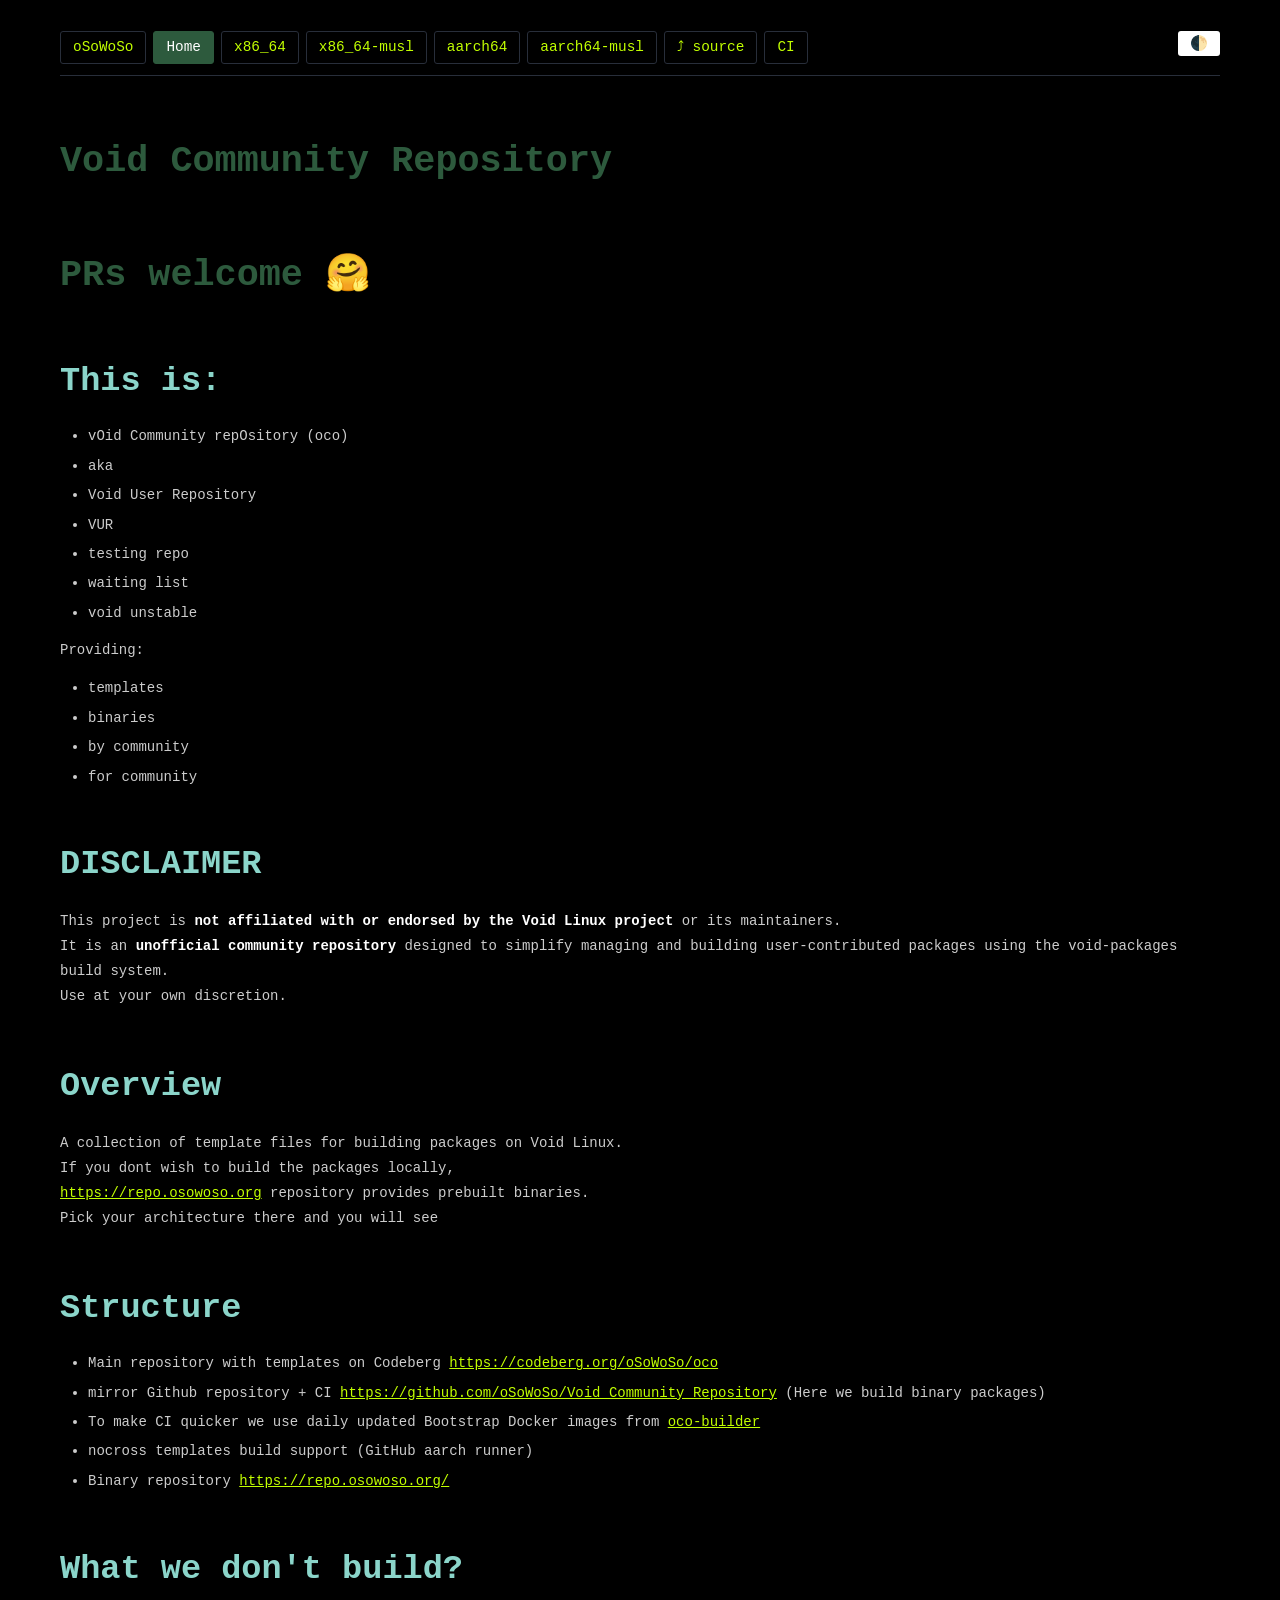
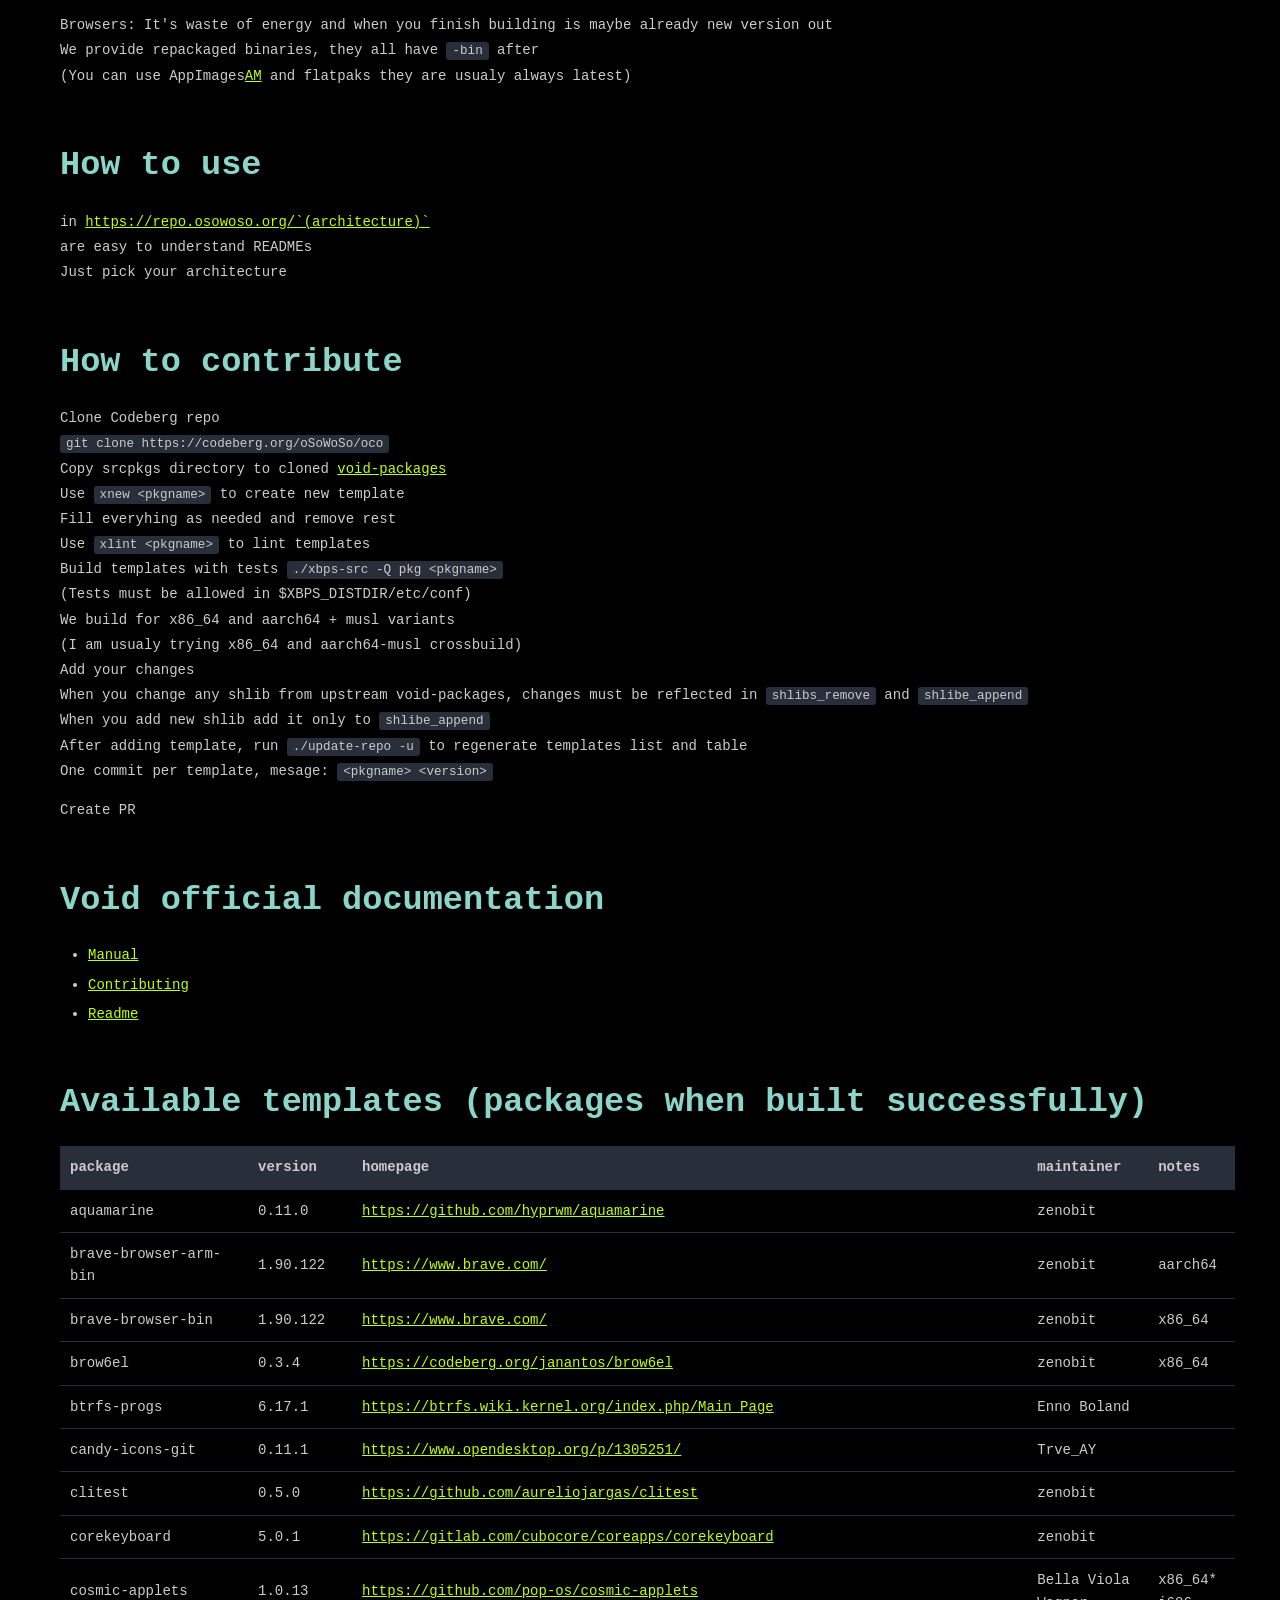
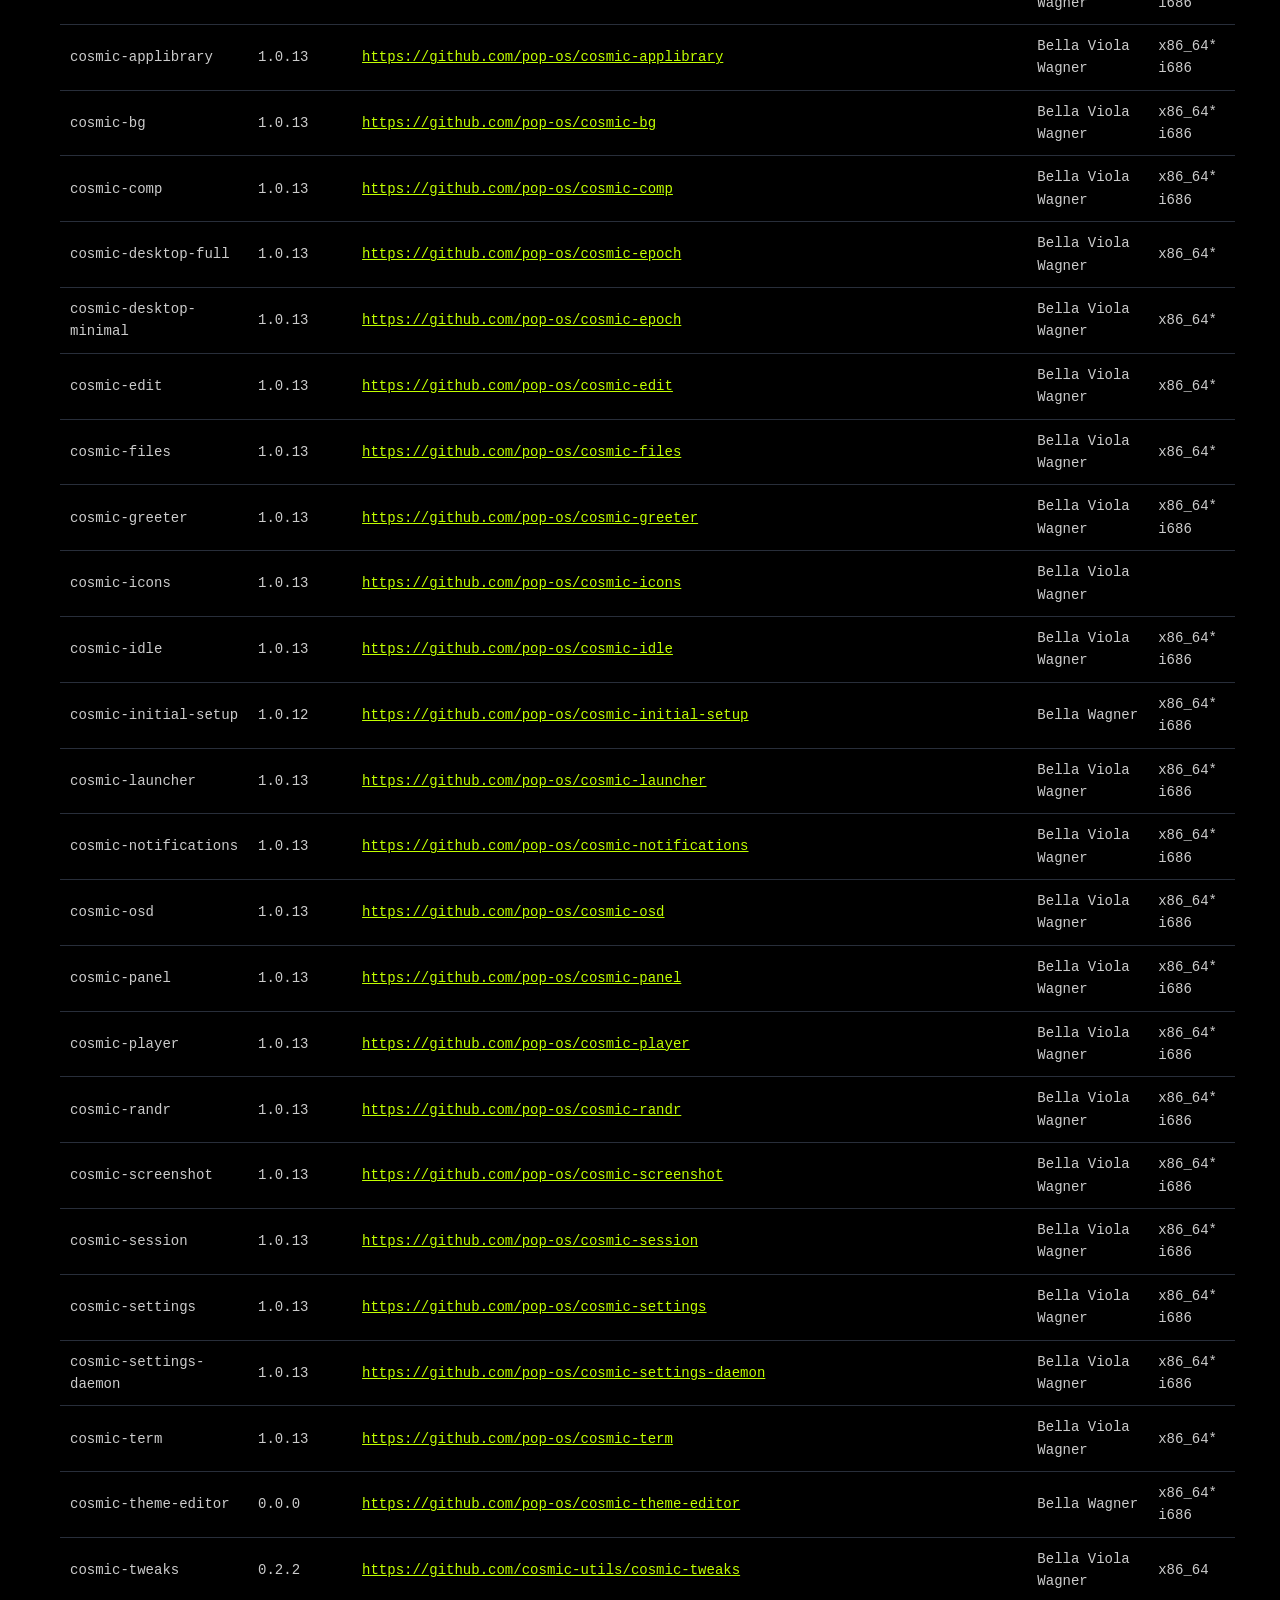
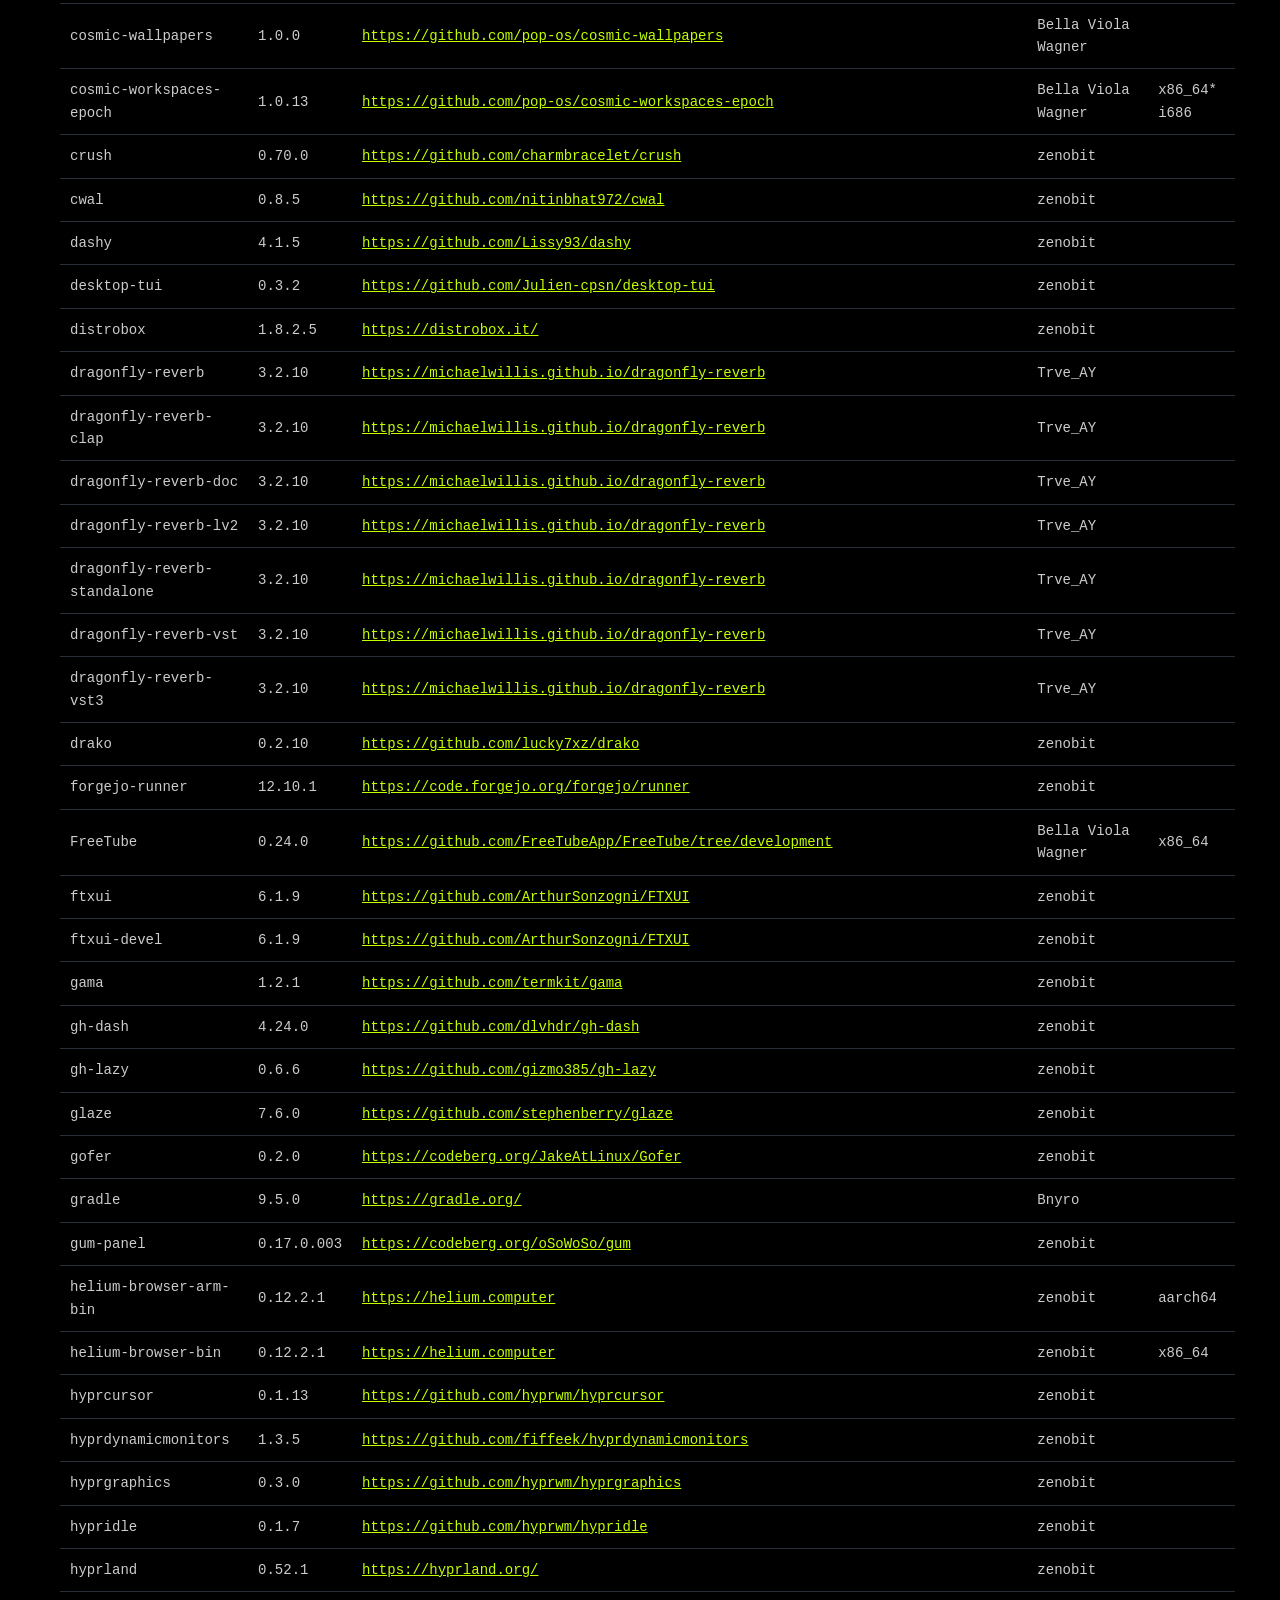
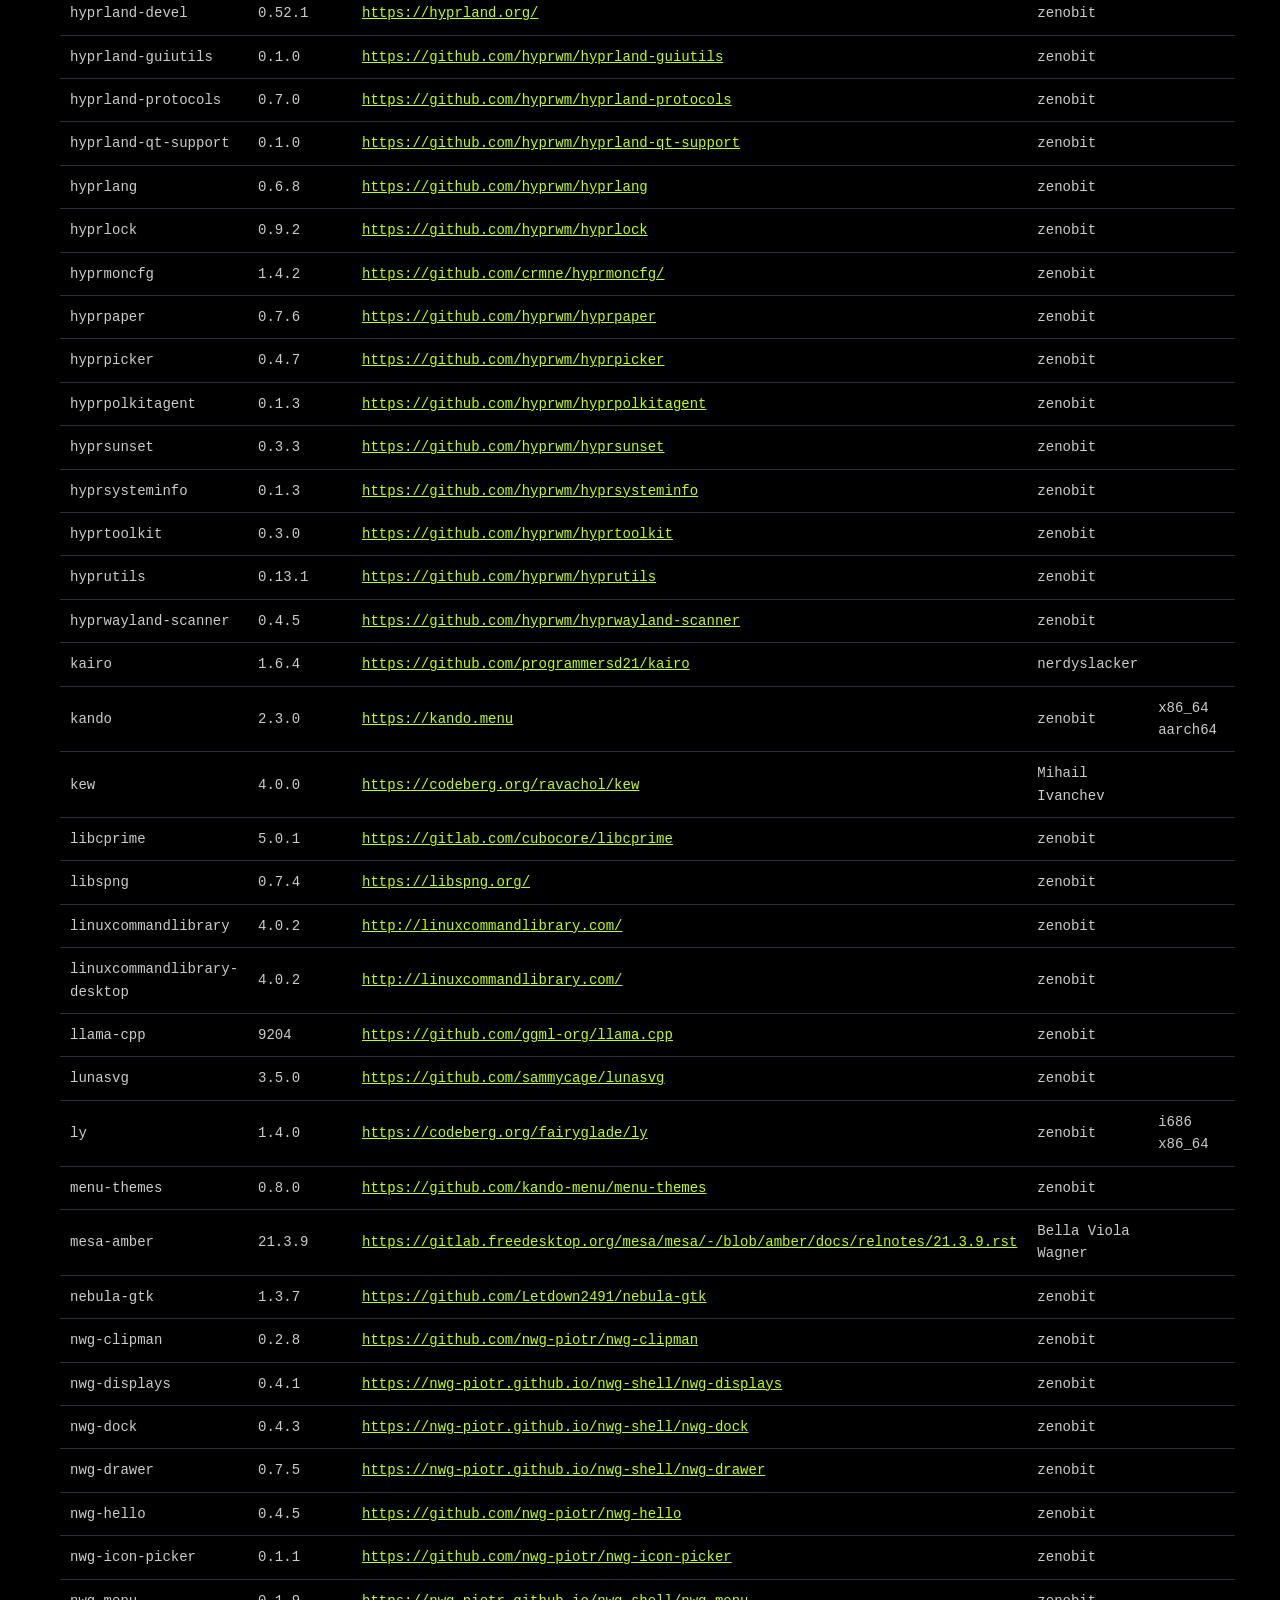
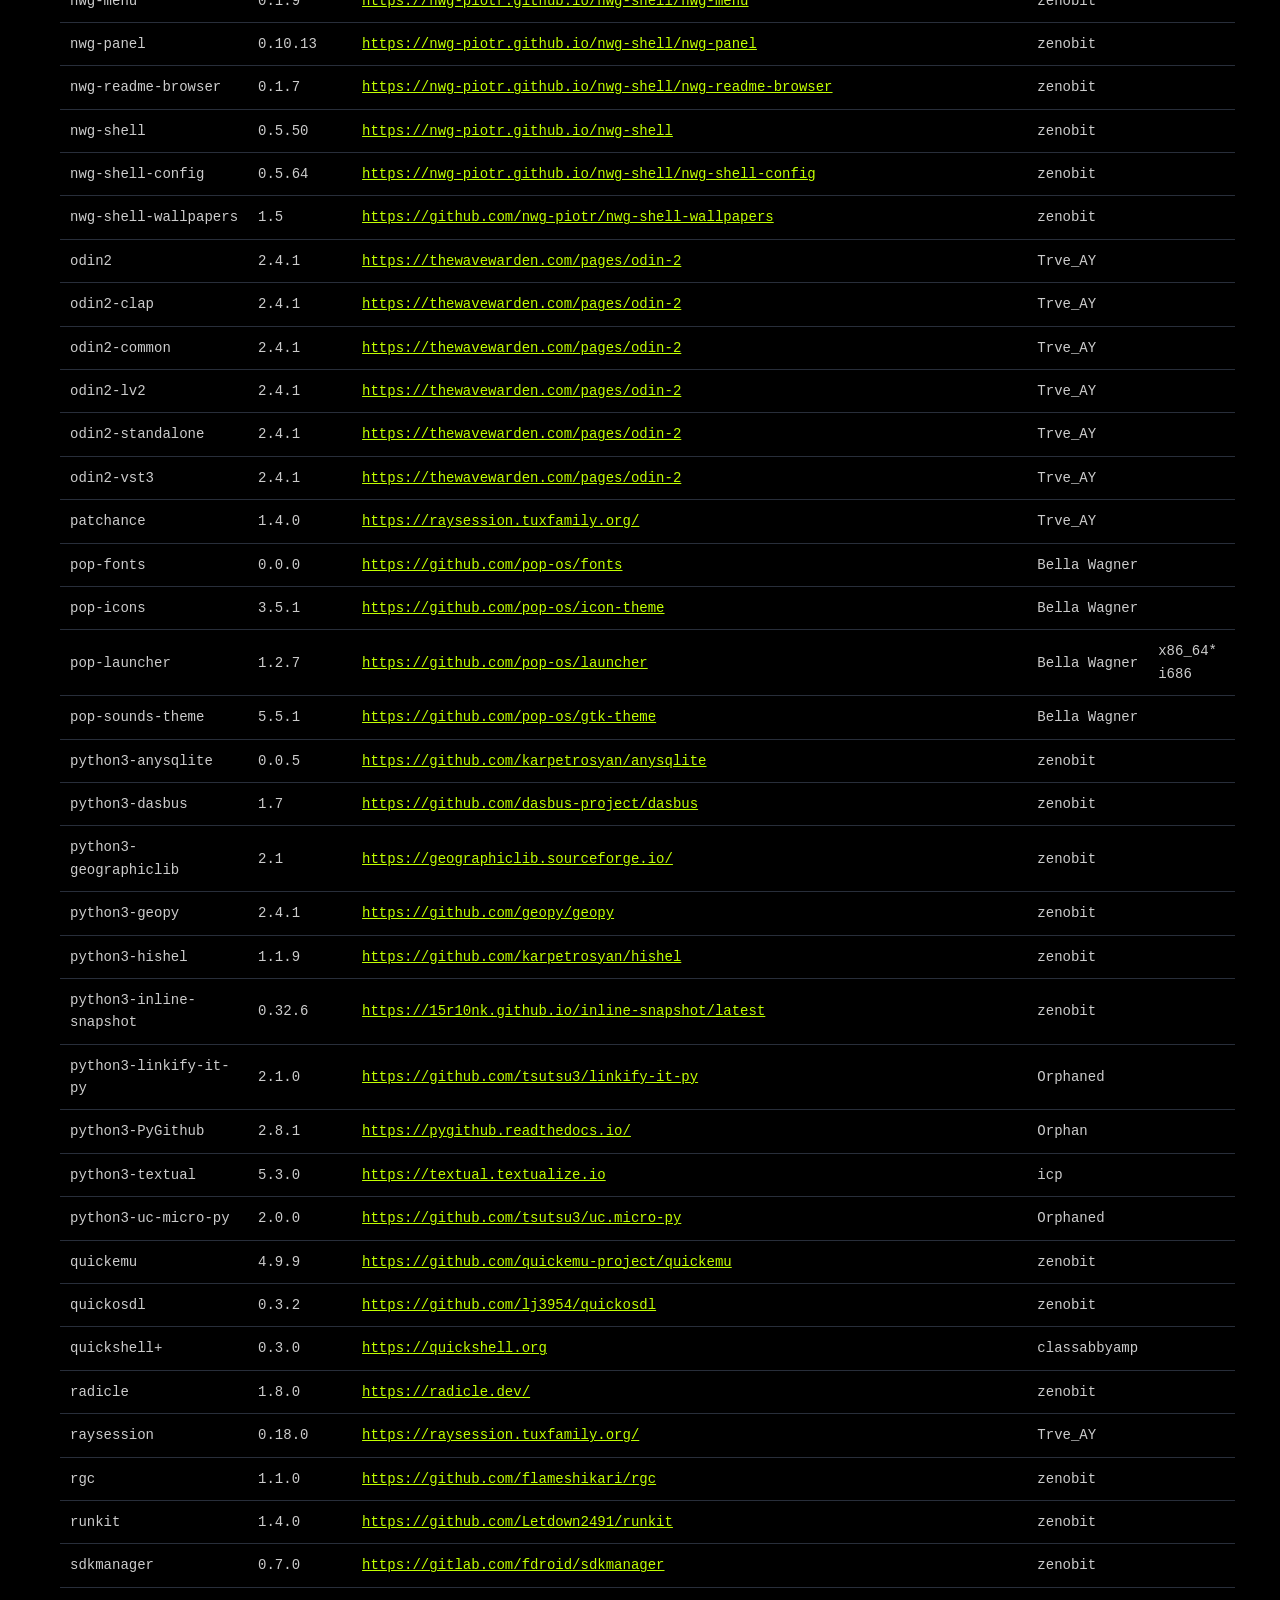
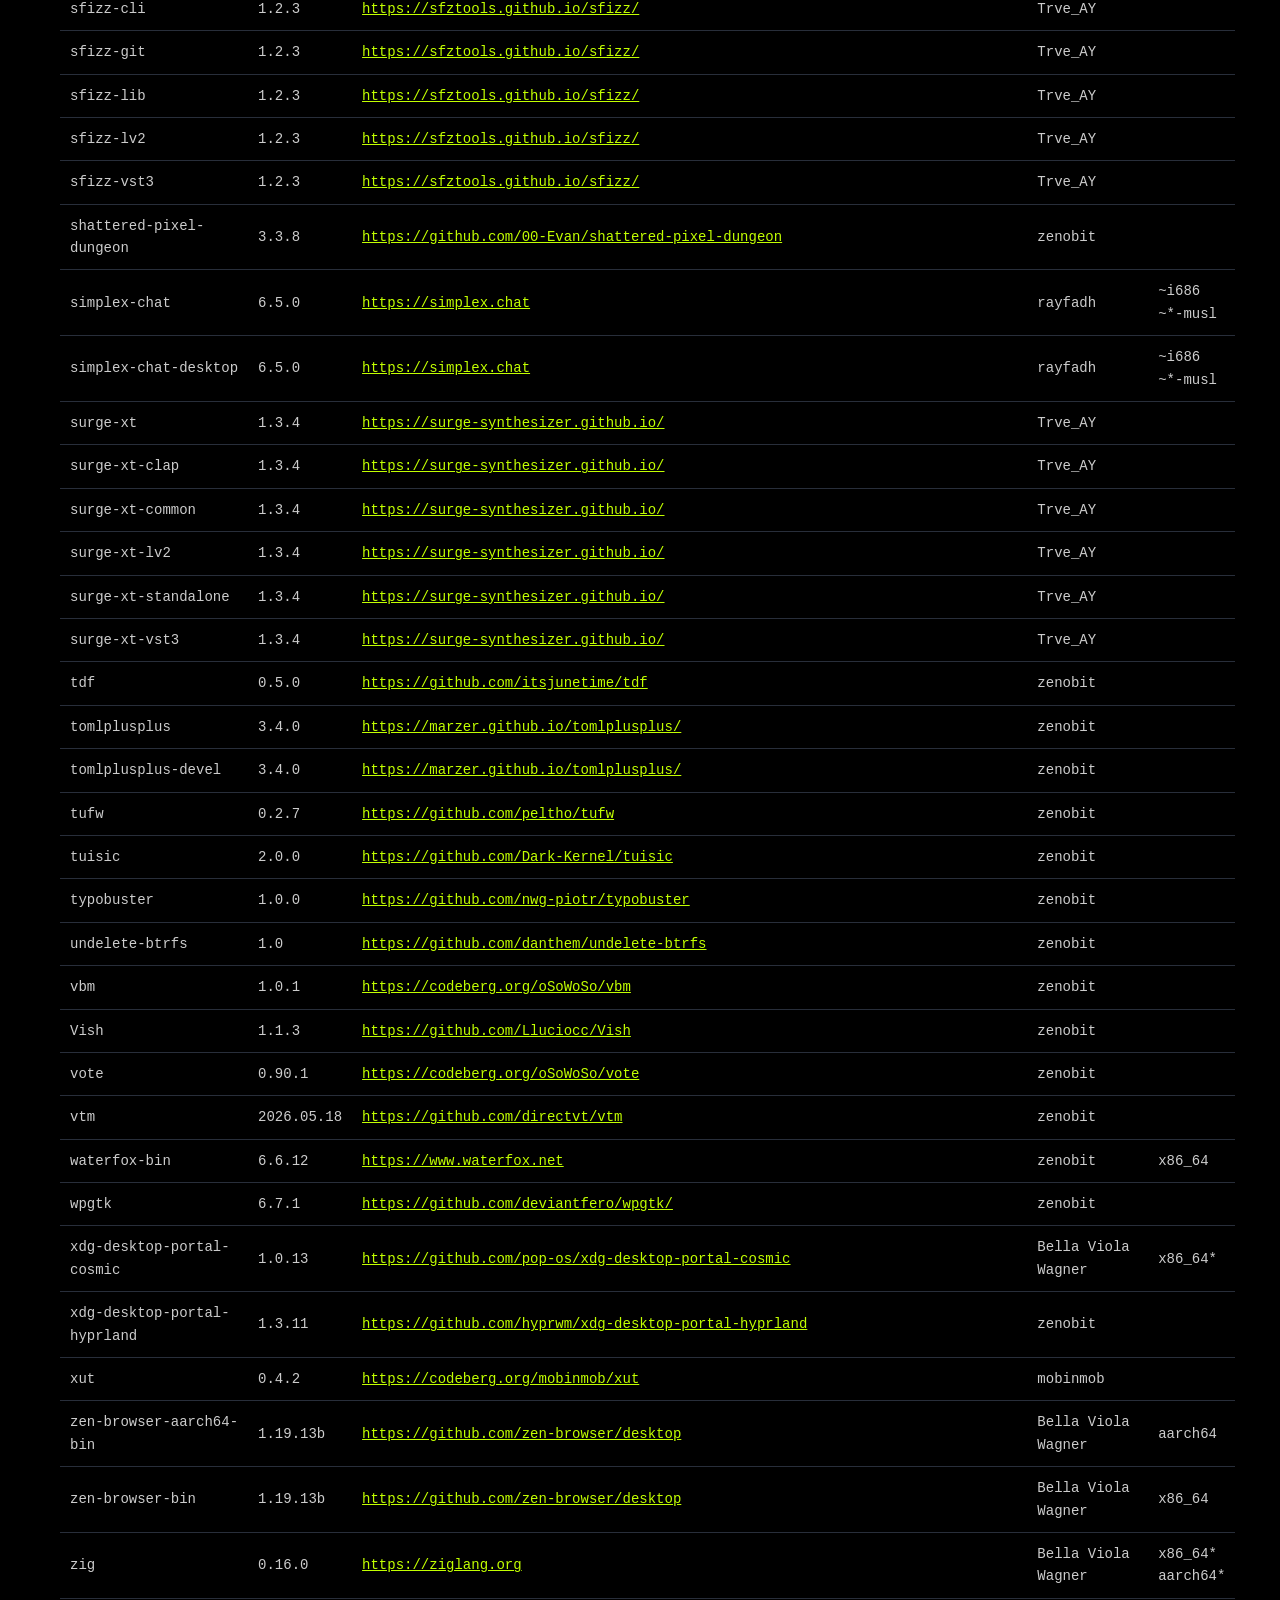
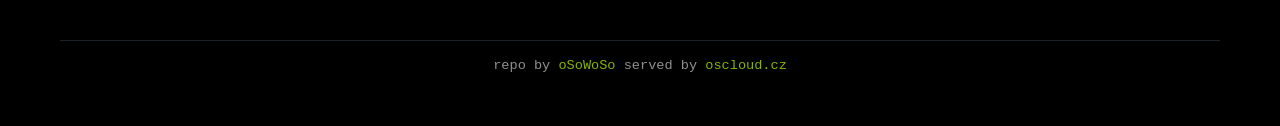
==== commit 013de0a4: "Deploy: 2026-05-20 07:22 UTC" ====
--- a/index.html
+++ b/index.html
@@ -1,31 +1,13 @@
 <!DOCTYPE html>
-<html xmlns="http://www.w3.org/1999/xhtml" lang="" xml:lang="">
+<html lang="en">
 <head>
   <meta charset="utf-8" />
-  <meta name="generator" content="pandoc" />
   <meta name="viewport" content="width=device-width, initial-scale=1.0, user-scalable=yes" />
   <title>Void Community Repository</title>
-  <style>
-    code{white-space: pre-wrap;}
-    span.smallcaps{font-variant: small-caps;}
-    div.columns{display: flex; gap: min(4vw, 1.5em);}
-    div.column{flex: auto; overflow-x: auto;}
-    div.hanging-indent{margin-left: 1.5em; text-indent: -1.5em;}
-    /* The extra [class] is a hack that increases specificity enough to
-       override a similar rule in reveal.js */
-    ul.task-list[class]{list-style: none;}
-    ul.task-list li input[type="checkbox"] {
-      font-size: inherit;
-      width: 0.8em;
-      margin: 0 0.8em 0.2em -1.6em;
-      vertical-align: middle;
-    }
-    .display.math{display: block; text-align: center; margin: 0.5rem auto;}
-  </style>
   <link rel="stylesheet" href="style.css" />
+  <link rel="icon" href="favicon.ico" />
 </head>
 <body>
-<button class="theme-toggle" onclick="toggleTheme()">🌓</button>
 <script>
   function toggleTheme(){
     const html=document.documentElement;
@@ -39,83 +21,38 @@
     document.documentElement.setAttribute("data-theme",saved)
   })();
 </script>
-<script>
-  document.addEventListener("DOMContentLoaded", function () {
-    const toc = document.getElementById("TOC");
-    if (!toc) return;
-
-    // Add toc-title with toggle button
-    const titleEl = document.createElement("div");
-    titleEl.id = "toc-title";
-    titleEl.innerHTML = '<span>Contents</span><span id="toc-toggle-icon">◀</span>';
-    toc.insertBefore(titleEl, toc.firstChild);
-
-    // Wrap TOC + the rest of the content in .page-wrapper
-    const body = document.body;
-    const wrapper = document.createElement("div");
-    wrapper.className = "page-wrapper";
-
-    // Find all elements after <nav> (main nav menu)
-    const topNav = document.querySelector("body > nav");
-    const siblings = [];
-    let el = topNav ? topNav.nextElementSibling : body.firstElementChild;
-    while (el) {
-      siblings.push(el);
-      el = el.nextElementSibling;
-    }
-
-    siblings.forEach((s) => wrapper.appendChild(s));
-    body.appendChild(wrapper);
-
-    // Wrap main content (everything except TOC) in .main-content
-    const mainContent = document.createElement("div");
-    mainContent.className = "main-content";
-    Array.from(wrapper.children).forEach((child) => {
-      if (child.id !== "TOC") mainContent.appendChild(child);
-    });
-    wrapper.appendChild(mainContent);
-
-    // Collapsible toggle
-    const icon = document.getElementById("toc-toggle-icon");
-    const saved = localStorage.getItem("toc-collapsed");
-    if (saved === "true") {
-      toc.classList.add("collapsed");
-      icon.textContent = "▶";
-    }
-
-    titleEl.addEventListener("click", function () {
-      toc.classList.toggle("collapsed");
-      const isCollapsed = toc.classList.contains("collapsed");
-      icon.textContent = isCollapsed ? "▶" : "◀";
-      localStorage.setItem("toc-collapsed", isCollapsed);
-    });
-  });
-</script>
 <nav><ul>
   <li><a href="https://osowoso.org">oSoWoSo</a></li>
   <li><a href="index.html" class="active">Home</a></li>
-  <li><a class="no-release" href="https://github.com/oSoWoSo/Void_Community_Repository/releases/latest">⏬ release</a></li>
-  <li><a href="https://github.com/oSoWoSo/Void_Community_Repository/archive/refs/heads/main.zip">📦repo zip</a></li>
-  <li><a href="https://github.com/oSoWoSo/Void_Community_Repository">🔗git</a></li>
-  <li>⏭️</a></li>
+  <li><a href="x86_64/">x86_64</a></li>
+  <li><a href="x86_64-musl/">x86_64-musl</a></li>
+  <li><a href="aarch64/">aarch64</a></li>
+  <li><a href="aarch64-musl/">aarch64-musl</a></li>
+  <li><a href="https://codeberg.org/osowoso/oco">&#x2934; source</a></li>
+  <li><a href="https://github.com/oSoWoSo/Void_Community_Repository">CI</a></li>
+  <li class="nav-toggle"><button class="theme-toggle" onclick="toggleTheme()">🌓</button></li>
 </ul></nav>
 <header id="title-block-header">
 <h1 class="title">Void Community Repository</h1>
 </header>
-<nav id="TOC" role="doc-toc">
+<h1 id="prs-welcome-hugs">PRs welcome 🤗</h1>
+<h2 id="this-is">This is:</h2>
 <ul>
-<li><a href="#currently-in-testing-mode"
-id="toc-currently-in-testing-mode">Currently in TESTING mode</a>
+<li>vOid Community repOsitory (oco)</li>
+<li>aka</li>
+<li>Void User Repository</li>
+<li>VUR</li>
+<li>testing repo</li>
+<li>waiting list</li>
+<li>void unstable</li>
+</ul>
+<p>Providing:</p>
 <ul>
-<li><a href="#disclaimer" id="toc-disclaimer">DISCLAIMER</a></li>
-<li><a href="#overview" id="toc-overview">Overview</a></li>
-<li><a href="#available-packages" id="toc-available-packages">Available
-packages</a></li>
-</ul></li>
+<li>templates</li>
+<li>binaries</li>
+<li>by community</li>
+<li>for community</li>
 </ul>
-</nav>
-<h1 id="currently-in-testing-mode">Currently in TESTING mode</h1>
-<p>Don't depend on it yet. PRs welcome 🤗</p>
 <h2 id="disclaimer">DISCLAIMER</h2>
 <p>This project is <strong>not affiliated with or endorsed by the Void
 Linux project</strong> or its maintainers.<br />
@@ -126,14 +63,72 @@
 <h2 id="overview">Overview</h2>
 <p>A collection of template files for building packages on Void
 Linux.<br />
-If you dont wish to build the packages locally, <a
-href="https://repo.osowoso.org">https://repo.osowoso.org</a> repository
-provides prebuilt binaries.<br />
-Pick your architecture there and you will see README.</p>
-<h2 id="available-packages">Available packages</h2>
+If you dont wish to build the packages locally,<br />
+<a href="https://repo.osowoso.org">https://repo.osowoso.org</a>
+repository provides prebuilt binaries.<br />
+Pick your architecture there and you will see</p>
+<h2 id="structure">Structure</h2>
+<ul>
+<li>Main repository with templates on Codeberg <a
+href="https://codeberg.org/oSoWoSo/oco">https://codeberg.org/oSoWoSo/oco</a></li>
+<li>mirror Github repository + CI <a
+href="https://github.com/oSoWoSo/Void_Community_Repository">https://github.com/oSoWoSo/Void_Community_Repository</a>
+(Here we build binary packages)</li>
+<li>To make CI quicker we use daily updated Bootstrap Docker images from
+<a href="https://github.com/oSoWoSo/oco-builder">oco-builder</a></li>
+<li>nocross templates build support (GitHub aarch runner)</li>
+<li>Binary repository <a
+href="https://repo.osowoso.org/">https://repo.osowoso.org/</a></li>
+</ul>
+<h2 id="what-we-dont-build">What we don't build?</h2>
+<p>Browsers: It's waste of energy and when you finish building is maybe
+already new version out<br />
+We provide repackaged binaries, they all have <code>-bin</code> after
+<pkgname><br />
+(You can use AppImages<a href="https://github.com/ivan-hc/AM">AM</a> and
+flatpaks they are usualy always latest)</p>
+<h2 id="how-to-use">How to use</h2>
+<p>in <a
+href="https://repo.osowoso.org/`(architecture)`">https://repo.osowoso.org/`(architecture)`</a><br />
+are easy to understand READMEs<br />
+Just pick your architecture</p>
+<h2 id="how-to-contribute">How to contribute</h2>
+<p>Clone Codeberg repo<br />
+<code>git clone https://codeberg.org/oSoWoSo/oco</code><br />
+Copy srcpkgs directory to cloned <a
+href="https://github.com/void-linux/void-packages">void-packages</a><br />
+Use <code>xnew &lt;pkgname&gt;</code> to create new template<br />
+Fill everyhing as needed and remove rest<br />
+Use <code>xlint &lt;pkgname&gt;</code> to lint templates<br />
+Build templates with tests
+<code>./xbps-src -Q pkg &lt;pkgname&gt;</code><br />
+(Tests must be allowed in $XBPS_DISTDIR/etc/conf)<br />
+We build for x86_64 and aarch64 + musl variants<br />
+(I am usualy trying x86_64 and aarch64-musl crossbuild)<br />
+Add your changes<br />
+When you change any shlib from upstream void-packages, changes must be
+reflected in <code>shlibs_remove</code> and
+<code>shlibe_append</code><br />
+When you add new shlib add it only to <code>shlibe_append</code><br />
+After adding template, run <code>./update-repo -u</code> to regenerate
+templates list and table<br />
+One commit per template, mesage:
+<code>&lt;pkgname&gt; &lt;version&gt;</code></p>
+<p>Create PR</p>
+<h2 id="void-official-documentation">Void official documentation</h2>
+<ul>
+<li><a
+href="https://github.com/void-linux/void-packages/blob/master/Manual.md">Manual</a></li>
+<li><a
+href="https://github.com/void-linux/void-packages/blob/master/CONTRIBUTING.md">Contributing</a></li>
+<li><a
+href="https://github.com/void-linux/void-packages/blob/master/README.md">Readme</a></li>
+</ul>
+<h2 id="available-templates-packages-when-built-successfully">Available
+templates (packages when built successfully)</h2>
 <table>
 <thead>
-<tr class="header">
+<tr>
 <th style="text-align: left;">package</th>
 <th style="text-align: left;">version</th>
 <th style="text-align: left;">homepage</th>
@@ -142,39 +137,63 @@
 </tr>
 </thead>
 <tbody>
-<tr class="odd">
-<td style="text-align: left;">Vish</td>
-<td style="text-align: left;">1.1.2</td>
-<td style="text-align: left;"><a
-href="https://github.com/Lluciocc/Vish">https://github.com/Lluciocc/Vish</a></td>
-<td style="text-align: left;">zenobit</td>
-<td style="text-align: left;"></td>
-</tr>
-<tr class="even">
+<tr>
 <td style="text-align: left;">aquamarine</td>
-<td style="text-align: left;">0.9.5</td>
+<td style="text-align: left;">0.11.0</td>
 <td style="text-align: left;"><a
 href="https://github.com/hyprwm/aquamarine">https://github.com/hyprwm/aquamarine</a></td>
 <td style="text-align: left;">zenobit</td>
 <td style="text-align: left;"></td>
 </tr>
-<tr class="odd">
+<tr>
+<td style="text-align: left;">brave-browser-arm-bin</td>
+<td style="text-align: left;">1.90.122</td>
+<td style="text-align: left;"><a
+href="https://www.brave.com/">https://www.brave.com/</a></td>
+<td style="text-align: left;">zenobit</td>
+<td style="text-align: left;">aarch64</td>
+</tr>
+<tr>
+<td style="text-align: left;">brave-browser-bin</td>
+<td style="text-align: left;">1.90.122</td>
+<td style="text-align: left;"><a
+href="https://www.brave.com/">https://www.brave.com/</a></td>
+<td style="text-align: left;">zenobit</td>
+<td style="text-align: left;">x86_64</td>
+</tr>
+<tr>
 <td style="text-align: left;">brow6el</td>
 <td style="text-align: left;">0.3.4</td>
 <td style="text-align: left;"><a
 href="https://codeberg.org/janantos/brow6el">https://codeberg.org/janantos/brow6el</a></td>
 <td style="text-align: left;">zenobit</td>
-<td style="text-align: left;"></td>
-</tr>
-<tr class="even">
+<td style="text-align: left;">x86_64</td>
+</tr>
+<tr>
 <td style="text-align: left;">btrfs-progs</td>
 <td style="text-align: left;">6.17.1</td>
 <td style="text-align: left;"><a
 href="https://btrfs.wiki.kernel.org/index.php/Main_Page">https://btrfs.wiki.kernel.org/index.php/Main_Page</a></td>
-<td style="text-align: left;">Enno</td>
-<td style="text-align: left;"></td>
-</tr>
-<tr class="odd">
+<td style="text-align: left;">Enno Boland</td>
+<td style="text-align: left;"></td>
+</tr>
+<tr>
+<td style="text-align: left;">candy-icons-git</td>
+<td style="text-align: left;">0.11.1</td>
+<td style="text-align: left;"><a
+href="https://www.opendesktop.org/p/1305251/">https://www.opendesktop.org/p/1305251/</a></td>
+<td style="text-align: left;">Trve_AY</td>
+<td style="text-align: left;"></td>
+</tr>
+<tr>
+<td style="text-align: left;">clitest</td>
+<td style="text-align: left;">0.5.0</td>
+<td style="text-align: left;"><a
+href="https://github.com/aureliojargas/clitest">https://github.com/aureliojargas/clitest</a></td>
+<td style="text-align: left;">zenobit</td>
+<td style="text-align: left;"></td>
+</tr>
+<tr>
 <td style="text-align: left;">corekeyboard</td>
 <td style="text-align: left;">5.0.1</td>
 <td style="text-align: left;"><a
@@ -182,7 +201,319 @@
 <td style="text-align: left;">zenobit</td>
 <td style="text-align: left;"></td>
 </tr>
-<tr class="even">
+<tr>
+<td style="text-align: left;">cosmic-applets</td>
+<td style="text-align: left;">1.0.13</td>
+<td style="text-align: left;"><a
+href="https://github.com/pop-os/cosmic-applets">https://github.com/pop-os/cosmic-applets</a></td>
+<td style="text-align: left;">Bella Viola Wagner</td>
+<td style="text-align: left;">x86_64* i686</td>
+</tr>
+<tr>
+<td style="text-align: left;">cosmic-applibrary</td>
+<td style="text-align: left;">1.0.13</td>
+<td style="text-align: left;"><a
+href="https://github.com/pop-os/cosmic-applibrary">https://github.com/pop-os/cosmic-applibrary</a></td>
+<td style="text-align: left;">Bella Viola Wagner</td>
+<td style="text-align: left;">x86_64* i686</td>
+</tr>
+<tr>
+<td style="text-align: left;">cosmic-bg</td>
+<td style="text-align: left;">1.0.13</td>
+<td style="text-align: left;"><a
+href="https://github.com/pop-os/cosmic-bg">https://github.com/pop-os/cosmic-bg</a></td>
+<td style="text-align: left;">Bella Viola Wagner</td>
+<td style="text-align: left;">x86_64* i686</td>
+</tr>
+<tr>
+<td style="text-align: left;">cosmic-comp</td>
+<td style="text-align: left;">1.0.13</td>
+<td style="text-align: left;"><a
+href="https://github.com/pop-os/cosmic-comp">https://github.com/pop-os/cosmic-comp</a></td>
+<td style="text-align: left;">Bella Viola Wagner</td>
+<td style="text-align: left;">x86_64* i686</td>
+</tr>
+<tr>
+<td style="text-align: left;">cosmic-desktop-full</td>
+<td style="text-align: left;">1.0.13</td>
+<td style="text-align: left;"><a
+href="https://github.com/pop-os/cosmic-epoch">https://github.com/pop-os/cosmic-epoch</a></td>
+<td style="text-align: left;">Bella Viola Wagner</td>
+<td style="text-align: left;">x86_64*</td>
+</tr>
+<tr>
+<td style="text-align: left;">cosmic-desktop-minimal</td>
+<td style="text-align: left;">1.0.13</td>
+<td style="text-align: left;"><a
+href="https://github.com/pop-os/cosmic-epoch">https://github.com/pop-os/cosmic-epoch</a></td>
+<td style="text-align: left;">Bella Viola Wagner</td>
+<td style="text-align: left;">x86_64*</td>
+</tr>
+<tr>
+<td style="text-align: left;">cosmic-edit</td>
+<td style="text-align: left;">1.0.13</td>
+<td style="text-align: left;"><a
+href="https://github.com/pop-os/cosmic-edit">https://github.com/pop-os/cosmic-edit</a></td>
+<td style="text-align: left;">Bella Viola Wagner</td>
+<td style="text-align: left;">x86_64*</td>
+</tr>
+<tr>
+<td style="text-align: left;">cosmic-files</td>
+<td style="text-align: left;">1.0.13</td>
+<td style="text-align: left;"><a
+href="https://github.com/pop-os/cosmic-files">https://github.com/pop-os/cosmic-files</a></td>
+<td style="text-align: left;">Bella Viola Wagner</td>
+<td style="text-align: left;">x86_64*</td>
+</tr>
+<tr>
+<td style="text-align: left;">cosmic-greeter</td>
+<td style="text-align: left;">1.0.13</td>
+<td style="text-align: left;"><a
+href="https://github.com/pop-os/cosmic-greeter">https://github.com/pop-os/cosmic-greeter</a></td>
+<td style="text-align: left;">Bella Viola Wagner</td>
+<td style="text-align: left;">x86_64* i686</td>
+</tr>
+<tr>
+<td style="text-align: left;">cosmic-icons</td>
+<td style="text-align: left;">1.0.13</td>
+<td style="text-align: left;"><a
+href="https://github.com/pop-os/cosmic-icons">https://github.com/pop-os/cosmic-icons</a></td>
+<td style="text-align: left;">Bella Viola Wagner</td>
+<td style="text-align: left;"></td>
+</tr>
+<tr>
+<td style="text-align: left;">cosmic-idle</td>
+<td style="text-align: left;">1.0.13</td>
+<td style="text-align: left;"><a
+href="https://github.com/pop-os/cosmic-idle">https://github.com/pop-os/cosmic-idle</a></td>
+<td style="text-align: left;">Bella Viola Wagner</td>
+<td style="text-align: left;">x86_64* i686</td>
+</tr>
+<tr>
+<td style="text-align: left;">cosmic-initial-setup</td>
+<td style="text-align: left;">1.0.12</td>
+<td style="text-align: left;"><a
+href="https://github.com/pop-os/cosmic-initial-setup">https://github.com/pop-os/cosmic-initial-setup</a></td>
+<td style="text-align: left;">Bella Wagner</td>
+<td style="text-align: left;">x86_64* i686</td>
+</tr>
+<tr>
+<td style="text-align: left;">cosmic-launcher</td>
+<td style="text-align: left;">1.0.13</td>
+<td style="text-align: left;"><a
+href="https://github.com/pop-os/cosmic-launcher">https://github.com/pop-os/cosmic-launcher</a></td>
+<td style="text-align: left;">Bella Viola Wagner</td>
+<td style="text-align: left;">x86_64* i686</td>
+</tr>
+<tr>
+<td style="text-align: left;">cosmic-notifications</td>
+<td style="text-align: left;">1.0.13</td>
+<td style="text-align: left;"><a
+href="https://github.com/pop-os/cosmic-notifications">https://github.com/pop-os/cosmic-notifications</a></td>
+<td style="text-align: left;">Bella Viola Wagner</td>
+<td style="text-align: left;">x86_64* i686</td>
+</tr>
+<tr>
+<td style="text-align: left;">cosmic-osd</td>
+<td style="text-align: left;">1.0.13</td>
+<td style="text-align: left;"><a
+href="https://github.com/pop-os/cosmic-osd">https://github.com/pop-os/cosmic-osd</a></td>
+<td style="text-align: left;">Bella Viola Wagner</td>
+<td style="text-align: left;">x86_64* i686</td>
+</tr>
+<tr>
+<td style="text-align: left;">cosmic-panel</td>
+<td style="text-align: left;">1.0.13</td>
+<td style="text-align: left;"><a
+href="https://github.com/pop-os/cosmic-panel">https://github.com/pop-os/cosmic-panel</a></td>
+<td style="text-align: left;">Bella Viola Wagner</td>
+<td style="text-align: left;">x86_64* i686</td>
+</tr>
+<tr>
+<td style="text-align: left;">cosmic-player</td>
+<td style="text-align: left;">1.0.13</td>
+<td style="text-align: left;"><a
+href="https://github.com/pop-os/cosmic-player">https://github.com/pop-os/cosmic-player</a></td>
+<td style="text-align: left;">Bella Viola Wagner</td>
+<td style="text-align: left;">x86_64* i686</td>
+</tr>
+<tr>
+<td style="text-align: left;">cosmic-randr</td>
+<td style="text-align: left;">1.0.13</td>
+<td style="text-align: left;"><a
+href="https://github.com/pop-os/cosmic-randr">https://github.com/pop-os/cosmic-randr</a></td>
+<td style="text-align: left;">Bella Viola Wagner</td>
+<td style="text-align: left;">x86_64* i686</td>
+</tr>
+<tr>
+<td style="text-align: left;">cosmic-screenshot</td>
+<td style="text-align: left;">1.0.13</td>
+<td style="text-align: left;"><a
+href="https://github.com/pop-os/cosmic-screenshot">https://github.com/pop-os/cosmic-screenshot</a></td>
+<td style="text-align: left;">Bella Viola Wagner</td>
+<td style="text-align: left;">x86_64* i686</td>
+</tr>
+<tr>
+<td style="text-align: left;">cosmic-session</td>
+<td style="text-align: left;">1.0.13</td>
+<td style="text-align: left;"><a
+href="https://github.com/pop-os/cosmic-session">https://github.com/pop-os/cosmic-session</a></td>
+<td style="text-align: left;">Bella Viola Wagner</td>
+<td style="text-align: left;">x86_64* i686</td>
+</tr>
+<tr>
+<td style="text-align: left;">cosmic-settings</td>
+<td style="text-align: left;">1.0.13</td>
+<td style="text-align: left;"><a
+href="https://github.com/pop-os/cosmic-settings">https://github.com/pop-os/cosmic-settings</a></td>
+<td style="text-align: left;">Bella Viola Wagner</td>
+<td style="text-align: left;">x86_64* i686</td>
+</tr>
+<tr>
+<td style="text-align: left;">cosmic-settings-daemon</td>
+<td style="text-align: left;">1.0.13</td>
+<td style="text-align: left;"><a
+href="https://github.com/pop-os/cosmic-settings-daemon">https://github.com/pop-os/cosmic-settings-daemon</a></td>
+<td style="text-align: left;">Bella Viola Wagner</td>
+<td style="text-align: left;">x86_64* i686</td>
+</tr>
+<tr>
+<td style="text-align: left;">cosmic-term</td>
+<td style="text-align: left;">1.0.13</td>
+<td style="text-align: left;"><a
+href="https://github.com/pop-os/cosmic-term">https://github.com/pop-os/cosmic-term</a></td>
+<td style="text-align: left;">Bella Viola Wagner</td>
+<td style="text-align: left;">x86_64*</td>
+</tr>
+<tr>
+<td style="text-align: left;">cosmic-theme-editor</td>
+<td style="text-align: left;">0.0.0</td>
+<td style="text-align: left;"><a
+href="https://github.com/pop-os/cosmic-theme-editor">https://github.com/pop-os/cosmic-theme-editor</a></td>
+<td style="text-align: left;">Bella Wagner</td>
+<td style="text-align: left;">x86_64* i686</td>
+</tr>
+<tr>
+<td style="text-align: left;">cosmic-tweaks</td>
+<td style="text-align: left;">0.2.2</td>
+<td style="text-align: left;"><a
+href="https://github.com/cosmic-utils/cosmic-tweaks">https://github.com/cosmic-utils/cosmic-tweaks</a></td>
+<td style="text-align: left;">Bella Viola Wagner</td>
+<td style="text-align: left;">x86_64</td>
+</tr>
+<tr>
+<td style="text-align: left;">cosmic-wallpapers</td>
+<td style="text-align: left;">1.0.0</td>
+<td style="text-align: left;"><a
+href="https://github.com/pop-os/cosmic-wallpapers">https://github.com/pop-os/cosmic-wallpapers</a></td>
+<td style="text-align: left;">Bella Viola Wagner</td>
+<td style="text-align: left;"></td>
+</tr>
+<tr>
+<td style="text-align: left;">cosmic-workspaces-epoch</td>
+<td style="text-align: left;">1.0.13</td>
+<td style="text-align: left;"><a
+href="https://github.com/pop-os/cosmic-workspaces-epoch">https://github.com/pop-os/cosmic-workspaces-epoch</a></td>
+<td style="text-align: left;">Bella Viola Wagner</td>
+<td style="text-align: left;">x86_64* i686</td>
+</tr>
+<tr>
+<td style="text-align: left;">crush</td>
+<td style="text-align: left;">0.70.0</td>
+<td style="text-align: left;"><a
+href="https://github.com/charmbracelet/crush">https://github.com/charmbracelet/crush</a></td>
+<td style="text-align: left;">zenobit</td>
+<td style="text-align: left;"></td>
+</tr>
+<tr>
+<td style="text-align: left;">cwal</td>
+<td style="text-align: left;">0.8.5</td>
+<td style="text-align: left;"><a
+href="https://github.com/nitinbhat972/cwal">https://github.com/nitinbhat972/cwal</a></td>
+<td style="text-align: left;">zenobit</td>
+<td style="text-align: left;"></td>
+</tr>
+<tr>
+<td style="text-align: left;">dashy</td>
+<td style="text-align: left;">4.1.5</td>
+<td style="text-align: left;"><a
+href="https://github.com/Lissy93/dashy">https://github.com/Lissy93/dashy</a></td>
+<td style="text-align: left;">zenobit</td>
+<td style="text-align: left;"></td>
+</tr>
+<tr>
+<td style="text-align: left;">desktop-tui</td>
+<td style="text-align: left;">0.3.2</td>
+<td style="text-align: left;"><a
+href="https://github.com/Julien-cpsn/desktop-tui">https://github.com/Julien-cpsn/desktop-tui</a></td>
+<td style="text-align: left;">zenobit</td>
+<td style="text-align: left;"></td>
+</tr>
+<tr>
+<td style="text-align: left;">distrobox</td>
+<td style="text-align: left;">1.8.2.5</td>
+<td style="text-align: left;"><a
+href="https://distrobox.it/">https://distrobox.it/</a></td>
+<td style="text-align: left;">zenobit</td>
+<td style="text-align: left;"></td>
+</tr>
+<tr>
+<td style="text-align: left;">dragonfly-reverb</td>
+<td style="text-align: left;">3.2.10</td>
+<td style="text-align: left;"><a
+href="https://michaelwillis.github.io/dragonfly-reverb">https://michaelwillis.github.io/dragonfly-reverb</a></td>
+<td style="text-align: left;">Trve_AY</td>
+<td style="text-align: left;"></td>
+</tr>
+<tr>
+<td style="text-align: left;">dragonfly-reverb-clap</td>
+<td style="text-align: left;">3.2.10</td>
+<td style="text-align: left;"><a
+href="https://michaelwillis.github.io/dragonfly-reverb">https://michaelwillis.github.io/dragonfly-reverb</a></td>
+<td style="text-align: left;">Trve_AY</td>
+<td style="text-align: left;"></td>
+</tr>
+<tr>
+<td style="text-align: left;">dragonfly-reverb-doc</td>
+<td style="text-align: left;">3.2.10</td>
+<td style="text-align: left;"><a
+href="https://michaelwillis.github.io/dragonfly-reverb">https://michaelwillis.github.io/dragonfly-reverb</a></td>
+<td style="text-align: left;">Trve_AY</td>
+<td style="text-align: left;"></td>
+</tr>
+<tr>
+<td style="text-align: left;">dragonfly-reverb-lv2</td>
+<td style="text-align: left;">3.2.10</td>
+<td style="text-align: left;"><a
+href="https://michaelwillis.github.io/dragonfly-reverb">https://michaelwillis.github.io/dragonfly-reverb</a></td>
+<td style="text-align: left;">Trve_AY</td>
+<td style="text-align: left;"></td>
+</tr>
+<tr>
+<td style="text-align: left;">dragonfly-reverb-standalone</td>
+<td style="text-align: left;">3.2.10</td>
+<td style="text-align: left;"><a
+href="https://michaelwillis.github.io/dragonfly-reverb">https://michaelwillis.github.io/dragonfly-reverb</a></td>
+<td style="text-align: left;">Trve_AY</td>
+<td style="text-align: left;"></td>
+</tr>
+<tr>
+<td style="text-align: left;">dragonfly-reverb-vst</td>
+<td style="text-align: left;">3.2.10</td>
+<td style="text-align: left;"><a
+href="https://michaelwillis.github.io/dragonfly-reverb">https://michaelwillis.github.io/dragonfly-reverb</a></td>
+<td style="text-align: left;">Trve_AY</td>
+<td style="text-align: left;"></td>
+</tr>
+<tr>
+<td style="text-align: left;">dragonfly-reverb-vst3</td>
+<td style="text-align: left;">3.2.10</td>
+<td style="text-align: left;"><a
+href="https://michaelwillis.github.io/dragonfly-reverb">https://michaelwillis.github.io/dragonfly-reverb</a></td>
+<td style="text-align: left;">Trve_AY</td>
+<td style="text-align: left;"></td>
+</tr>
+<tr>
 <td style="text-align: left;">drako</td>
 <td style="text-align: left;">0.2.10</td>
 <td style="text-align: left;"><a
@@ -190,23 +521,71 @@
 <td style="text-align: left;">zenobit</td>
 <td style="text-align: left;"></td>
 </tr>
-<tr class="odd">
+<tr>
+<td style="text-align: left;">forgejo-runner</td>
+<td style="text-align: left;">12.10.1</td>
+<td style="text-align: left;"><a
+href="https://code.forgejo.org/forgejo/runner">https://code.forgejo.org/forgejo/runner</a></td>
+<td style="text-align: left;">zenobit</td>
+<td style="text-align: left;"></td>
+</tr>
+<tr>
+<td style="text-align: left;">FreeTube</td>
+<td style="text-align: left;">0.24.0</td>
+<td style="text-align: left;"><a
+href="https://github.com/FreeTubeApp/FreeTube/tree/development">https://github.com/FreeTubeApp/FreeTube/tree/development</a></td>
+<td style="text-align: left;">Bella Viola Wagner</td>
+<td style="text-align: left;">x86_64</td>
+</tr>
+<tr>
+<td style="text-align: left;">ftxui</td>
+<td style="text-align: left;">6.1.9</td>
+<td style="text-align: left;"><a
+href="https://github.com/ArthurSonzogni/FTXUI">https://github.com/ArthurSonzogni/FTXUI</a></td>
+<td style="text-align: left;">zenobit</td>
+<td style="text-align: left;"></td>
+</tr>
+<tr>
+<td style="text-align: left;">ftxui-devel</td>
+<td style="text-align: left;">6.1.9</td>
+<td style="text-align: left;"><a
+href="https://github.com/ArthurSonzogni/FTXUI">https://github.com/ArthurSonzogni/FTXUI</a></td>
+<td style="text-align: left;">zenobit</td>
+<td style="text-align: left;"></td>
+</tr>
+<tr>
+<td style="text-align: left;">gama</td>
+<td style="text-align: left;">1.2.1</td>
+<td style="text-align: left;"><a
+href="https://github.com/termkit/gama">https://github.com/termkit/gama</a></td>
+<td style="text-align: left;">zenobit</td>
+<td style="text-align: left;"></td>
+</tr>
+<tr>
+<td style="text-align: left;">gh-dash</td>
+<td style="text-align: left;">4.24.0</td>
+<td style="text-align: left;"><a
+href="https://github.com/dlvhdr/gh-dash">https://github.com/dlvhdr/gh-dash</a></td>
+<td style="text-align: left;">zenobit</td>
+<td style="text-align: left;"></td>
+</tr>
+<tr>
 <td style="text-align: left;">gh-lazy</td>
-<td style="text-align: left;">0.6.4</td>
+<td style="text-align: left;">0.6.6</td>
 <td style="text-align: left;"><a
 href="https://github.com/gizmo385/gh-lazy">https://github.com/gizmo385/gh-lazy</a></td>
 <td style="text-align: left;">zenobit</td>
 <td style="text-align: left;"></td>
 </tr>
-<tr class="even">
+<tr>
 <td style="text-align: left;">glaze</td>
-<td style="text-align: left;">6.0.3</td>
+<td style="text-align: left;">7.6.0</td>
 <td style="text-align: left;"><a
 href="https://github.com/stephenberry/glaze">https://github.com/stephenberry/glaze</a></td>
 <td style="text-align: left;">zenobit</td>
 <td style="text-align: left;"></td>
 </tr>
-<tr class="odd">
+<tr>
 <td style="text-align: left;">gofer</td>
 <td style="text-align: left;">0.2.0</td>
 <td style="text-align: left;"><a
@@ -214,7 +593,39 @@
 <td style="text-align: left;">zenobit</td>
 <td style="text-align: left;"></td>
 </tr>
-<tr class="even">
+<tr>
+<td style="text-align: left;">gradle</td>
+<td style="text-align: left;">9.5.0</td>
+<td style="text-align: left;"><a
+href="https://gradle.org/">https://gradle.org/</a></td>
+<td style="text-align: left;">Bnyro</td>
+<td style="text-align: left;"></td>
+</tr>
+<tr>
+<td style="text-align: left;">gum-panel</td>
+<td style="text-align: left;">0.17.0.003</td>
+<td style="text-align: left;"><a
+href="https://codeberg.org/oSoWoSo/gum">https://codeberg.org/oSoWoSo/gum</a></td>
+<td style="text-align: left;">zenobit</td>
+<td style="text-align: left;"></td>
+</tr>
+<tr>
+<td style="text-align: left;">helium-browser-arm-bin</td>
+<td style="text-align: left;">0.12.2.1</td>
+<td style="text-align: left;"><a
+href="https://helium.computer">https://helium.computer</a></td>
+<td style="text-align: left;">zenobit</td>
+<td style="text-align: left;">aarch64</td>
+</tr>
+<tr>
+<td style="text-align: left;">helium-browser-bin</td>
+<td style="text-align: left;">0.12.2.1</td>
+<td style="text-align: left;"><a
+href="https://helium.computer">https://helium.computer</a></td>
+<td style="text-align: left;">zenobit</td>
+<td style="text-align: left;">x86_64</td>
+</tr>
+<tr>
 <td style="text-align: left;">hyprcursor</td>
 <td style="text-align: left;">0.1.13</td>
 <td style="text-align: left;"><a
@@ -222,7 +633,7 @@
 <td style="text-align: left;">zenobit</td>
 <td style="text-align: left;"></td>
 </tr>
-<tr class="odd">
+<tr>
 <td style="text-align: left;">hyprdynamicmonitors</td>
 <td style="text-align: left;">1.3.5</td>
 <td style="text-align: left;"><a
@@ -230,7 +641,7 @@
 <td style="text-align: left;">zenobit</td>
 <td style="text-align: left;"></td>
 </tr>
-<tr class="even">
+<tr>
 <td style="text-align: left;">hyprgraphics</td>
 <td style="text-align: left;">0.3.0</td>
 <td style="text-align: left;"><a
@@ -238,7 +649,7 @@
 <td style="text-align: left;">zenobit</td>
 <td style="text-align: left;"></td>
 </tr>
-<tr class="odd">
+<tr>
 <td style="text-align: left;">hypridle</td>
 <td style="text-align: left;">0.1.7</td>
 <td style="text-align: left;"><a
@@ -246,7 +657,7 @@
 <td style="text-align: left;">zenobit</td>
 <td style="text-align: left;"></td>
 </tr>
-<tr class="even">
+<tr>
 <td style="text-align: left;">hyprland</td>
 <td style="text-align: left;">0.52.1</td>
 <td style="text-align: left;"><a
@@ -254,7 +665,7 @@
 <td style="text-align: left;">zenobit</td>
 <td style="text-align: left;"></td>
 </tr>
-<tr class="odd">
+<tr>
 <td style="text-align: left;">hyprland-devel</td>
 <td style="text-align: left;">0.52.1</td>
 <td style="text-align: left;"><a
@@ -262,7 +673,7 @@
 <td style="text-align: left;">zenobit</td>
 <td style="text-align: left;"></td>
 </tr>
-<tr class="even">
+<tr>
 <td style="text-align: left;">hyprland-guiutils</td>
 <td style="text-align: left;">0.1.0</td>
 <td style="text-align: left;"><a
@@ -270,7 +681,7 @@
 <td style="text-align: left;">zenobit</td>
 <td style="text-align: left;"></td>
 </tr>
-<tr class="odd">
+<tr>
 <td style="text-align: left;">hyprland-protocols</td>
 <td style="text-align: left;">0.7.0</td>
 <td style="text-align: left;"><a
@@ -278,7 +689,7 @@
 <td style="text-align: left;">zenobit</td>
 <td style="text-align: left;"></td>
 </tr>
-<tr class="even">
+<tr>
 <td style="text-align: left;">hyprland-qt-support</td>
 <td style="text-align: left;">0.1.0</td>
 <td style="text-align: left;"><a
@@ -286,15 +697,15 @@
 <td style="text-align: left;">zenobit</td>
 <td style="text-align: left;"></td>
 </tr>
-<tr class="odd">
+<tr>
 <td style="text-align: left;">hyprlang</td>
-<td style="text-align: left;">0.6.4</td>
+<td style="text-align: left;">0.6.8</td>
 <td style="text-align: left;"><a
 href="https://github.com/hyprwm/hyprlang">https://github.com/hyprwm/hyprlang</a></td>
 <td style="text-align: left;">zenobit</td>
 <td style="text-align: left;"></td>
 </tr>
-<tr class="even">
+<tr>
 <td style="text-align: left;">hyprlock</td>
 <td style="text-align: left;">0.9.2</td>
 <td style="text-align: left;"><a
@@ -302,7 +713,15 @@
 <td style="text-align: left;">zenobit</td>
 <td style="text-align: left;"></td>
 </tr>
-<tr class="odd">
+<tr>
+<td style="text-align: left;">hyprmoncfg</td>
+<td style="text-align: left;">1.4.2</td>
+<td style="text-align: left;"><a
+href="https://github.com/crmne/hyprmoncfg/">https://github.com/crmne/hyprmoncfg/</a></td>
+<td style="text-align: left;">zenobit</td>
+<td style="text-align: left;"></td>
+</tr>
+<tr>
 <td style="text-align: left;">hyprpaper</td>
 <td style="text-align: left;">0.7.6</td>
 <td style="text-align: left;"><a
@@ -310,15 +729,15 @@
 <td style="text-align: left;">zenobit</td>
 <td style="text-align: left;"></td>
 </tr>
-<tr class="even">
+<tr>
 <td style="text-align: left;">hyprpicker</td>
-<td style="text-align: left;">0.4.5</td>
+<td style="text-align: left;">0.4.7</td>
 <td style="text-align: left;"><a
 href="https://github.com/hyprwm/hyprpicker">https://github.com/hyprwm/hyprpicker</a></td>
-<td style="text-align: left;">RAR27</td>
-<td style="text-align: left;"></td>
-</tr>
-<tr class="odd">
+<td style="text-align: left;">zenobit</td>
+<td style="text-align: left;"></td>
+</tr>
+<tr>
 <td style="text-align: left;">hyprpolkitagent</td>
 <td style="text-align: left;">0.1.3</td>
 <td style="text-align: left;"><a
@@ -326,7 +745,7 @@
 <td style="text-align: left;">zenobit</td>
 <td style="text-align: left;"></td>
 </tr>
-<tr class="even">
+<tr>
 <td style="text-align: left;">hyprsunset</td>
 <td style="text-align: left;">0.3.3</td>
 <td style="text-align: left;"><a
@@ -334,7 +753,7 @@
 <td style="text-align: left;">zenobit</td>
 <td style="text-align: left;"></td>
 </tr>
-<tr class="odd">
+<tr>
 <td style="text-align: left;">hyprsysteminfo</td>
 <td style="text-align: left;">0.1.3</td>
 <td style="text-align: left;"><a
@@ -342,7 +761,7 @@
 <td style="text-align: left;">zenobit</td>
 <td style="text-align: left;"></td>
 </tr>
-<tr class="even">
+<tr>
 <td style="text-align: left;">hyprtoolkit</td>
 <td style="text-align: left;">0.3.0</td>
 <td style="text-align: left;"><a
@@ -350,15 +769,15 @@
 <td style="text-align: left;">zenobit</td>
 <td style="text-align: left;"></td>
 </tr>
-<tr class="odd">
+<tr>
 <td style="text-align: left;">hyprutils</td>
-<td style="text-align: left;">0.10.2</td>
+<td style="text-align: left;">0.13.1</td>
 <td style="text-align: left;"><a
 href="https://github.com/hyprwm/hyprutils">https://github.com/hyprwm/hyprutils</a></td>
 <td style="text-align: left;">zenobit</td>
 <td style="text-align: left;"></td>
 </tr>
-<tr class="even">
+<tr>
 <td style="text-align: left;">hyprwayland-scanner</td>
 <td style="text-align: left;">0.4.5</td>
 <td style="text-align: left;"><a
@@ -366,7 +785,31 @@
 <td style="text-align: left;">zenobit</td>
 <td style="text-align: left;"></td>
 </tr>
-<tr class="odd">
+<tr>
+<td style="text-align: left;">kairo</td>
+<td style="text-align: left;">1.6.4</td>
+<td style="text-align: left;"><a
+href="https://github.com/programmersd21/kairo">https://github.com/programmersd21/kairo</a></td>
+<td style="text-align: left;">nerdyslacker</td>
+<td style="text-align: left;"></td>
+</tr>
+<tr>
+<td style="text-align: left;">kando</td>
+<td style="text-align: left;">2.3.0</td>
+<td style="text-align: left;"><a
+href="https://kando.menu">https://kando.menu</a></td>
+<td style="text-align: left;">zenobit</td>
+<td style="text-align: left;">x86_64 aarch64</td>
+</tr>
+<tr>
+<td style="text-align: left;">kew</td>
+<td style="text-align: left;">4.0.0</td>
+<td style="text-align: left;"><a
+href="https://codeberg.org/ravachol/kew">https://codeberg.org/ravachol/kew</a></td>
+<td style="text-align: left;">Mihail Ivanchev</td>
+<td style="text-align: left;"></td>
+</tr>
+<tr>
 <td style="text-align: left;">libcprime</td>
 <td style="text-align: left;">5.0.1</td>
 <td style="text-align: left;"><a
@@ -374,7 +817,7 @@
 <td style="text-align: left;">zenobit</td>
 <td style="text-align: left;"></td>
 </tr>
-<tr class="even">
+<tr>
 <td style="text-align: left;">libspng</td>
 <td style="text-align: left;">0.7.4</td>
 <td style="text-align: left;"><a
@@ -382,15 +825,31 @@
 <td style="text-align: left;">zenobit</td>
 <td style="text-align: left;"></td>
 </tr>
-<tr class="odd">
+<tr>
 <td style="text-align: left;">linuxcommandlibrary</td>
-<td style="text-align: left;">3.3.1</td>
+<td style="text-align: left;">4.0.2</td>
 <td style="text-align: left;"><a
 href="http://linuxcommandlibrary.com/">http://linuxcommandlibrary.com/</a></td>
 <td style="text-align: left;">zenobit</td>
 <td style="text-align: left;"></td>
 </tr>
-<tr class="even">
+<tr>
+<td style="text-align: left;">linuxcommandlibrary-desktop</td>
+<td style="text-align: left;">4.0.2</td>
+<td style="text-align: left;"><a
+href="http://linuxcommandlibrary.com/">http://linuxcommandlibrary.com/</a></td>
+<td style="text-align: left;">zenobit</td>
+<td style="text-align: left;"></td>
+</tr>
+<tr>
+<td style="text-align: left;">llama-cpp</td>
+<td style="text-align: left;">9204</td>
+<td style="text-align: left;"><a
+href="https://github.com/ggml-org/llama.cpp">https://github.com/ggml-org/llama.cpp</a></td>
+<td style="text-align: left;">zenobit</td>
+<td style="text-align: left;"></td>
+</tr>
+<tr>
 <td style="text-align: left;">lunasvg</td>
 <td style="text-align: left;">3.5.0</td>
 <td style="text-align: left;"><a
@@ -398,23 +857,279 @@
 <td style="text-align: left;">zenobit</td>
 <td style="text-align: left;"></td>
 </tr>
-<tr class="odd">
+<tr>
 <td style="text-align: left;">ly</td>
-<td style="text-align: left;">1.1.2</td>
+<td style="text-align: left;">1.4.0</td>
 <td style="text-align: left;"><a
 href="https://codeberg.org/fairyglade/ly">https://codeberg.org/fairyglade/ly</a></td>
 <td style="text-align: left;">zenobit</td>
 <td style="text-align: left;">i686 x86_64</td>
 </tr>
-<tr class="even">
+<tr>
+<td style="text-align: left;">menu-themes</td>
+<td style="text-align: left;">0.8.0</td>
+<td style="text-align: left;"><a
+href="https://github.com/kando-menu/menu-themes">https://github.com/kando-menu/menu-themes</a></td>
+<td style="text-align: left;">zenobit</td>
+<td style="text-align: left;"></td>
+</tr>
+<tr>
+<td style="text-align: left;">mesa-amber</td>
+<td style="text-align: left;">21.3.9</td>
+<td style="text-align: left;"><a
+href="https://gitlab.freedesktop.org/mesa/mesa/-/blob/amber/docs/relnotes/21.3.9.rst">https://gitlab.freedesktop.org/mesa/mesa/-/blob/amber/docs/relnotes/21.3.9.rst</a></td>
+<td style="text-align: left;">Bella Viola Wagner</td>
+<td style="text-align: left;"></td>
+</tr>
+<tr>
 <td style="text-align: left;">nebula-gtk</td>
 <td style="text-align: left;">1.3.7</td>
 <td style="text-align: left;"><a
 href="https://github.com/Letdown2491/nebula-gtk">https://github.com/Letdown2491/nebula-gtk</a></td>
-<td style="text-align: left;">Letdown2491</td>
-<td style="text-align: left;"></td>
-</tr>
-<tr class="odd">
+<td style="text-align: left;">zenobit</td>
+<td style="text-align: left;"></td>
+</tr>
+<tr>
+<td style="text-align: left;">nwg-clipman</td>
+<td style="text-align: left;">0.2.8</td>
+<td style="text-align: left;"><a
+href="https://github.com/nwg-piotr/nwg-clipman">https://github.com/nwg-piotr/nwg-clipman</a></td>
+<td style="text-align: left;">zenobit</td>
+<td style="text-align: left;"></td>
+</tr>
+<tr>
+<td style="text-align: left;">nwg-displays</td>
+<td style="text-align: left;">0.4.1</td>
+<td style="text-align: left;"><a
+href="https://nwg-piotr.github.io/nwg-shell/nwg-displays">https://nwg-piotr.github.io/nwg-shell/nwg-displays</a></td>
+<td style="text-align: left;">zenobit</td>
+<td style="text-align: left;"></td>
+</tr>
+<tr>
+<td style="text-align: left;">nwg-dock</td>
+<td style="text-align: left;">0.4.3</td>
+<td style="text-align: left;"><a
+href="https://nwg-piotr.github.io/nwg-shell/nwg-dock">https://nwg-piotr.github.io/nwg-shell/nwg-dock</a></td>
+<td style="text-align: left;">zenobit</td>
+<td style="text-align: left;"></td>
+</tr>
+<tr>
+<td style="text-align: left;">nwg-drawer</td>
+<td style="text-align: left;">0.7.5</td>
+<td style="text-align: left;"><a
+href="https://nwg-piotr.github.io/nwg-shell/nwg-drawer">https://nwg-piotr.github.io/nwg-shell/nwg-drawer</a></td>
+<td style="text-align: left;">zenobit</td>
+<td style="text-align: left;"></td>
+</tr>
+<tr>
+<td style="text-align: left;">nwg-hello</td>
+<td style="text-align: left;">0.4.5</td>
+<td style="text-align: left;"><a
+href="https://github.com/nwg-piotr/nwg-hello">https://github.com/nwg-piotr/nwg-hello</a></td>
+<td style="text-align: left;">zenobit</td>
+<td style="text-align: left;"></td>
+</tr>
+<tr>
+<td style="text-align: left;">nwg-icon-picker</td>
+<td style="text-align: left;">0.1.1</td>
+<td style="text-align: left;"><a
+href="https://github.com/nwg-piotr/nwg-icon-picker">https://github.com/nwg-piotr/nwg-icon-picker</a></td>
+<td style="text-align: left;">zenobit</td>
+<td style="text-align: left;"></td>
+</tr>
+<tr>
+<td style="text-align: left;">nwg-menu</td>
+<td style="text-align: left;">0.1.9</td>
+<td style="text-align: left;"><a
+href="https://nwg-piotr.github.io/nwg-shell/nwg-menu">https://nwg-piotr.github.io/nwg-shell/nwg-menu</a></td>
+<td style="text-align: left;">zenobit</td>
+<td style="text-align: left;"></td>
+</tr>
+<tr>
+<td style="text-align: left;">nwg-panel</td>
+<td style="text-align: left;">0.10.13</td>
+<td style="text-align: left;"><a
+href="https://nwg-piotr.github.io/nwg-shell/nwg-panel">https://nwg-piotr.github.io/nwg-shell/nwg-panel</a></td>
+<td style="text-align: left;">zenobit</td>
+<td style="text-align: left;"></td>
+</tr>
+<tr>
+<td style="text-align: left;">nwg-readme-browser</td>
+<td style="text-align: left;">0.1.7</td>
+<td style="text-align: left;"><a
+href="https://nwg-piotr.github.io/nwg-shell/nwg-readme-browser">https://nwg-piotr.github.io/nwg-shell/nwg-readme-browser</a></td>
+<td style="text-align: left;">zenobit</td>
+<td style="text-align: left;"></td>
+</tr>
+<tr>
+<td style="text-align: left;">nwg-shell</td>
+<td style="text-align: left;">0.5.50</td>
+<td style="text-align: left;"><a
+href="https://nwg-piotr.github.io/nwg-shell">https://nwg-piotr.github.io/nwg-shell</a></td>
+<td style="text-align: left;">zenobit</td>
+<td style="text-align: left;"></td>
+</tr>
+<tr>
+<td style="text-align: left;">nwg-shell-config</td>
+<td style="text-align: left;">0.5.64</td>
+<td style="text-align: left;"><a
+href="https://nwg-piotr.github.io/nwg-shell/nwg-shell-config">https://nwg-piotr.github.io/nwg-shell/nwg-shell-config</a></td>
+<td style="text-align: left;">zenobit</td>
+<td style="text-align: left;"></td>
+</tr>
+<tr>
+<td style="text-align: left;">nwg-shell-wallpapers</td>
+<td style="text-align: left;">1.5</td>
+<td style="text-align: left;"><a
+href="https://github.com/nwg-piotr/nwg-shell-wallpapers">https://github.com/nwg-piotr/nwg-shell-wallpapers</a></td>
+<td style="text-align: left;">zenobit</td>
+<td style="text-align: left;"></td>
+</tr>
+<tr>
+<td style="text-align: left;">odin2</td>
+<td style="text-align: left;">2.4.1</td>
+<td style="text-align: left;"><a
+href="https://thewavewarden.com/pages/odin-2">https://thewavewarden.com/pages/odin-2</a></td>
+<td style="text-align: left;">Trve_AY</td>
+<td style="text-align: left;"></td>
+</tr>
+<tr>
+<td style="text-align: left;">odin2-clap</td>
+<td style="text-align: left;">2.4.1</td>
+<td style="text-align: left;"><a
+href="https://thewavewarden.com/pages/odin-2">https://thewavewarden.com/pages/odin-2</a></td>
+<td style="text-align: left;">Trve_AY</td>
+<td style="text-align: left;"></td>
+</tr>
+<tr>
+<td style="text-align: left;">odin2-common</td>
+<td style="text-align: left;">2.4.1</td>
+<td style="text-align: left;"><a
+href="https://thewavewarden.com/pages/odin-2">https://thewavewarden.com/pages/odin-2</a></td>
+<td style="text-align: left;">Trve_AY</td>
+<td style="text-align: left;"></td>
+</tr>
+<tr>
+<td style="text-align: left;">odin2-lv2</td>
+<td style="text-align: left;">2.4.1</td>
+<td style="text-align: left;"><a
+href="https://thewavewarden.com/pages/odin-2">https://thewavewarden.com/pages/odin-2</a></td>
+<td style="text-align: left;">Trve_AY</td>
+<td style="text-align: left;"></td>
+</tr>
+<tr>
+<td style="text-align: left;">odin2-standalone</td>
+<td style="text-align: left;">2.4.1</td>
+<td style="text-align: left;"><a
+href="https://thewavewarden.com/pages/odin-2">https://thewavewarden.com/pages/odin-2</a></td>
+<td style="text-align: left;">Trve_AY</td>
+<td style="text-align: left;"></td>
+</tr>
+<tr>
+<td style="text-align: left;">odin2-vst3</td>
+<td style="text-align: left;">2.4.1</td>
+<td style="text-align: left;"><a
+href="https://thewavewarden.com/pages/odin-2">https://thewavewarden.com/pages/odin-2</a></td>
+<td style="text-align: left;">Trve_AY</td>
+<td style="text-align: left;"></td>
+</tr>
+<tr>
+<td style="text-align: left;">patchance</td>
+<td style="text-align: left;">1.4.0</td>
+<td style="text-align: left;"><a
+href="https://raysession.tuxfamily.org/">https://raysession.tuxfamily.org/</a></td>
+<td style="text-align: left;">Trve_AY</td>
+<td style="text-align: left;"></td>
+</tr>
+<tr>
+<td style="text-align: left;">pop-fonts</td>
+<td style="text-align: left;">0.0.0</td>
+<td style="text-align: left;"><a
+href="https://github.com/pop-os/fonts">https://github.com/pop-os/fonts</a></td>
+<td style="text-align: left;">Bella Wagner</td>
+<td style="text-align: left;"></td>
+</tr>
+<tr>
+<td style="text-align: left;">pop-icons</td>
+<td style="text-align: left;">3.5.1</td>
+<td style="text-align: left;"><a
+href="https://github.com/pop-os/icon-theme">https://github.com/pop-os/icon-theme</a></td>
+<td style="text-align: left;">Bella Wagner</td>
+<td style="text-align: left;"></td>
+</tr>
+<tr>
+<td style="text-align: left;">pop-launcher</td>
+<td style="text-align: left;">1.2.7</td>
+<td style="text-align: left;"><a
+href="https://github.com/pop-os/launcher">https://github.com/pop-os/launcher</a></td>
+<td style="text-align: left;">Bella Wagner</td>
+<td style="text-align: left;">x86_64* i686</td>
+</tr>
+<tr>
+<td style="text-align: left;">pop-sounds-theme</td>
+<td style="text-align: left;">5.5.1</td>
+<td style="text-align: left;"><a
+href="https://github.com/pop-os/gtk-theme">https://github.com/pop-os/gtk-theme</a></td>
+<td style="text-align: left;">Bella Wagner</td>
+<td style="text-align: left;"></td>
+</tr>
+<tr>
+<td style="text-align: left;">python3-anysqlite</td>
+<td style="text-align: left;">0.0.5</td>
+<td style="text-align: left;"><a
+href="https://github.com/karpetrosyan/anysqlite">https://github.com/karpetrosyan/anysqlite</a></td>
+<td style="text-align: left;">zenobit</td>
+<td style="text-align: left;"></td>
+</tr>
+<tr>
+<td style="text-align: left;">python3-dasbus</td>
+<td style="text-align: left;">1.7</td>
+<td style="text-align: left;"><a
+href="https://github.com/dasbus-project/dasbus">https://github.com/dasbus-project/dasbus</a></td>
+<td style="text-align: left;">zenobit</td>
+<td style="text-align: left;"></td>
+</tr>
+<tr>
+<td style="text-align: left;">python3-geographiclib</td>
+<td style="text-align: left;">2.1</td>
+<td style="text-align: left;"><a
+href="https://geographiclib.sourceforge.io/">https://geographiclib.sourceforge.io/</a></td>
+<td style="text-align: left;">zenobit</td>
+<td style="text-align: left;"></td>
+</tr>
+<tr>
+<td style="text-align: left;">python3-geopy</td>
+<td style="text-align: left;">2.4.1</td>
+<td style="text-align: left;"><a
+href="https://github.com/geopy/geopy">https://github.com/geopy/geopy</a></td>
+<td style="text-align: left;">zenobit</td>
+<td style="text-align: left;"></td>
+</tr>
+<tr>
+<td style="text-align: left;">python3-hishel</td>
+<td style="text-align: left;">1.1.9</td>
+<td style="text-align: left;"><a
+href="https://github.com/karpetrosyan/hishel">https://github.com/karpetrosyan/hishel</a></td>
+<td style="text-align: left;">zenobit</td>
+<td style="text-align: left;"></td>
+</tr>
+<tr>
+<td style="text-align: left;">python3-inline-snapshot</td>
+<td style="text-align: left;">0.32.6</td>
+<td style="text-align: left;"><a
+href="https://15r10nk.github.io/inline-snapshot/latest">https://15r10nk.github.io/inline-snapshot/latest</a></td>
+<td style="text-align: left;">zenobit</td>
+<td style="text-align: left;"></td>
+</tr>
+<tr>
+<td style="text-align: left;">python3-linkify-it-py</td>
+<td style="text-align: left;">2.1.0</td>
+<td style="text-align: left;"><a
+href="https://github.com/tsutsu3/linkify-it-py">https://github.com/tsutsu3/linkify-it-py</a></td>
+<td style="text-align: left;">Orphaned</td>
+<td style="text-align: left;"></td>
+</tr>
+<tr>
 <td style="text-align: left;">python3-PyGithub</td>
 <td style="text-align: left;">2.8.1</td>
 <td style="text-align: left;"><a
@@ -422,39 +1137,7 @@
 <td style="text-align: left;">Orphan</td>
 <td style="text-align: left;"></td>
 </tr>
-<tr class="even">
-<td style="text-align: left;">python3-anysqlite</td>
-<td style="text-align: left;">0.0.5</td>
-<td style="text-align: left;"><a
-href="https://github.com/karpetrosyan/anysqlite">https://github.com/karpetrosyan/anysqlite</a></td>
-<td style="text-align: left;">zenobit</td>
-<td style="text-align: left;"></td>
-</tr>
-<tr class="odd">
-<td style="text-align: left;">python3-hishel</td>
-<td style="text-align: left;">1.1.9</td>
-<td style="text-align: left;"><a
-href="https://github.com/karpetrosyan/hishel">https://github.com/karpetrosyan/hishel</a></td>
-<td style="text-align: left;">zenobit</td>
-<td style="text-align: left;"></td>
-</tr>
-<tr class="even">
-<td style="text-align: left;">python3-inline-snapshot</td>
-<td style="text-align: left;">0.32.6</td>
-<td style="text-align: left;"><a
-href="https://15r10nk.github.io/inline-snapshot/latest">https://15r10nk.github.io/inline-snapshot/latest</a></td>
-<td style="text-align: left;">zenobit</td>
-<td style="text-align: left;"></td>
-</tr>
-<tr class="odd">
-<td style="text-align: left;">python3-linkify-it-py</td>
-<td style="text-align: left;">2.1.0</td>
-<td style="text-align: left;"><a
-href="https://github.com/tsutsu3/linkify-it-py">https://github.com/tsutsu3/linkify-it-py</a></td>
-<td style="text-align: left;">Orphaned</td>
-<td style="text-align: left;"></td>
-</tr>
-<tr class="even">
+<tr>
 <td style="text-align: left;">python3-textual</td>
 <td style="text-align: left;">5.3.0</td>
 <td style="text-align: left;"><a
@@ -462,7 +1145,7 @@
 <td style="text-align: left;">icp</td>
 <td style="text-align: left;"></td>
 </tr>
-<tr class="odd">
+<tr>
 <td style="text-align: left;">python3-uc-micro-py</td>
 <td style="text-align: left;">2.0.0</td>
 <td style="text-align: left;"><a
@@ -470,7 +1153,7 @@
 <td style="text-align: left;">Orphaned</td>
 <td style="text-align: left;"></td>
 </tr>
-<tr class="even">
+<tr>
 <td style="text-align: left;">quickemu</td>
 <td style="text-align: left;">4.9.9</td>
 <td style="text-align: left;"><a
@@ -478,7 +1161,39 @@
 <td style="text-align: left;">zenobit</td>
 <td style="text-align: left;"></td>
 </tr>
-<tr class="odd">
+<tr>
+<td style="text-align: left;">quickosdl</td>
+<td style="text-align: left;">0.3.2</td>
+<td style="text-align: left;"><a
+href="https://github.com/lj3954/quickosdl">https://github.com/lj3954/quickosdl</a></td>
+<td style="text-align: left;">zenobit</td>
+<td style="text-align: left;"></td>
+</tr>
+<tr>
+<td style="text-align: left;">quickshell+</td>
+<td style="text-align: left;">0.3.0</td>
+<td style="text-align: left;"><a
+href="https://quickshell.org">https://quickshell.org</a></td>
+<td style="text-align: left;">classabbyamp</td>
+<td style="text-align: left;"></td>
+</tr>
+<tr>
+<td style="text-align: left;">radicle</td>
+<td style="text-align: left;">1.8.0</td>
+<td style="text-align: left;"><a
+href="https://radicle.dev/">https://radicle.dev/</a></td>
+<td style="text-align: left;">zenobit</td>
+<td style="text-align: left;"></td>
+</tr>
+<tr>
+<td style="text-align: left;">raysession</td>
+<td style="text-align: left;">0.18.0</td>
+<td style="text-align: left;"><a
+href="https://raysession.tuxfamily.org/">https://raysession.tuxfamily.org/</a></td>
+<td style="text-align: left;">Trve_AY</td>
+<td style="text-align: left;"></td>
+</tr>
+<tr>
 <td style="text-align: left;">rgc</td>
 <td style="text-align: left;">1.1.0</td>
 <td style="text-align: left;"><a
@@ -486,7 +1201,7 @@
 <td style="text-align: left;">zenobit</td>
 <td style="text-align: left;"></td>
 </tr>
-<tr class="even">
+<tr>
 <td style="text-align: left;">runkit</td>
 <td style="text-align: left;">1.4.0</td>
 <td style="text-align: left;"><a
@@ -494,23 +1209,127 @@
 <td style="text-align: left;">zenobit</td>
 <td style="text-align: left;"></td>
 </tr>
-<tr class="odd">
-<td style="text-align: left;">sdbus-cpp</td>
-<td style="text-align: left;">2.1.0</td>
-<td style="text-align: left;"><a
-href="https://github.com/Kistler-Group/sdbus-cpp">https://github.com/Kistler-Group/sdbus-cpp</a></td>
-<td style="text-align: left;">zenobit</td>
-<td style="text-align: left;"></td>
-</tr>
-<tr class="even">
+<tr>
+<td style="text-align: left;">sdkmanager</td>
+<td style="text-align: left;">0.7.0</td>
+<td style="text-align: left;"><a
+href="https://gitlab.com/fdroid/sdkmanager">https://gitlab.com/fdroid/sdkmanager</a></td>
+<td style="text-align: left;">zenobit</td>
+<td style="text-align: left;"></td>
+</tr>
+<tr>
+<td style="text-align: left;">sfizz-cli</td>
+<td style="text-align: left;">1.2.3</td>
+<td style="text-align: left;"><a
+href="https://sfztools.github.io/sfizz/">https://sfztools.github.io/sfizz/</a></td>
+<td style="text-align: left;">Trve_AY</td>
+<td style="text-align: left;"></td>
+</tr>
+<tr>
+<td style="text-align: left;">sfizz-git</td>
+<td style="text-align: left;">1.2.3</td>
+<td style="text-align: left;"><a
+href="https://sfztools.github.io/sfizz/">https://sfztools.github.io/sfizz/</a></td>
+<td style="text-align: left;">Trve_AY</td>
+<td style="text-align: left;"></td>
+</tr>
+<tr>
+<td style="text-align: left;">sfizz-lib</td>
+<td style="text-align: left;">1.2.3</td>
+<td style="text-align: left;"><a
+href="https://sfztools.github.io/sfizz/">https://sfztools.github.io/sfizz/</a></td>
+<td style="text-align: left;">Trve_AY</td>
+<td style="text-align: left;"></td>
+</tr>
+<tr>
+<td style="text-align: left;">sfizz-lv2</td>
+<td style="text-align: left;">1.2.3</td>
+<td style="text-align: left;"><a
+href="https://sfztools.github.io/sfizz/">https://sfztools.github.io/sfizz/</a></td>
+<td style="text-align: left;">Trve_AY</td>
+<td style="text-align: left;"></td>
+</tr>
+<tr>
+<td style="text-align: left;">sfizz-vst3</td>
+<td style="text-align: left;">1.2.3</td>
+<td style="text-align: left;"><a
+href="https://sfztools.github.io/sfizz/">https://sfztools.github.io/sfizz/</a></td>
+<td style="text-align: left;">Trve_AY</td>
+<td style="text-align: left;"></td>
+</tr>
+<tr>
 <td style="text-align: left;">shattered-pixel-dungeon</td>
-<td style="text-align: left;">3.2.5</td>
+<td style="text-align: left;">3.3.8</td>
 <td style="text-align: left;"><a
 href="https://github.com/00-Evan/shattered-pixel-dungeon">https://github.com/00-Evan/shattered-pixel-dungeon</a></td>
-<td style="text-align: left;">Mihail</td>
-<td style="text-align: left;"></td>
-</tr>
-<tr class="odd">
+<td style="text-align: left;">zenobit</td>
+<td style="text-align: left;"></td>
+</tr>
+<tr>
+<td style="text-align: left;">simplex-chat</td>
+<td style="text-align: left;">6.5.0</td>
+<td style="text-align: left;"><a
+href="https://simplex.chat">https://simplex.chat</a></td>
+<td style="text-align: left;">rayfadh</td>
+<td style="text-align: left;">~i686 ~*-musl</td>
+</tr>
+<tr>
+<td style="text-align: left;">simplex-chat-desktop</td>
+<td style="text-align: left;">6.5.0</td>
+<td style="text-align: left;"><a
+href="https://simplex.chat">https://simplex.chat</a></td>
+<td style="text-align: left;">rayfadh</td>
+<td style="text-align: left;">~i686 ~*-musl</td>
+</tr>
+<tr>
+<td style="text-align: left;">surge-xt</td>
+<td style="text-align: left;">1.3.4</td>
+<td style="text-align: left;"><a
+href="https://surge-synthesizer.github.io/">https://surge-synthesizer.github.io/</a></td>
+<td style="text-align: left;">Trve_AY</td>
+<td style="text-align: left;"></td>
+</tr>
+<tr>
+<td style="text-align: left;">surge-xt-clap</td>
+<td style="text-align: left;">1.3.4</td>
+<td style="text-align: left;"><a
+href="https://surge-synthesizer.github.io/">https://surge-synthesizer.github.io/</a></td>
+<td style="text-align: left;">Trve_AY</td>
+<td style="text-align: left;"></td>
+</tr>
+<tr>
+<td style="text-align: left;">surge-xt-common</td>
+<td style="text-align: left;">1.3.4</td>
+<td style="text-align: left;"><a
+href="https://surge-synthesizer.github.io/">https://surge-synthesizer.github.io/</a></td>
+<td style="text-align: left;">Trve_AY</td>
+<td style="text-align: left;"></td>
+</tr>
+<tr>
+<td style="text-align: left;">surge-xt-lv2</td>
+<td style="text-align: left;">1.3.4</td>
+<td style="text-align: left;"><a
+href="https://surge-synthesizer.github.io/">https://surge-synthesizer.github.io/</a></td>
+<td style="text-align: left;">Trve_AY</td>
+<td style="text-align: left;"></td>
+</tr>
+<tr>
+<td style="text-align: left;">surge-xt-standalone</td>
+<td style="text-align: left;">1.3.4</td>
+<td style="text-align: left;"><a
+href="https://surge-synthesizer.github.io/">https://surge-synthesizer.github.io/</a></td>
+<td style="text-align: left;">Trve_AY</td>
+<td style="text-align: left;"></td>
+</tr>
+<tr>
+<td style="text-align: left;">surge-xt-vst3</td>
+<td style="text-align: left;">1.3.4</td>
+<td style="text-align: left;"><a
+href="https://surge-synthesizer.github.io/">https://surge-synthesizer.github.io/</a></td>
+<td style="text-align: left;">Trve_AY</td>
+<td style="text-align: left;"></td>
+</tr>
+<tr>
 <td style="text-align: left;">tdf</td>
 <td style="text-align: left;">0.5.0</td>
 <td style="text-align: left;"><a
@@ -518,7 +1337,7 @@
 <td style="text-align: left;">zenobit</td>
 <td style="text-align: left;"></td>
 </tr>
-<tr class="even">
+<tr>
 <td style="text-align: left;">tomlplusplus</td>
 <td style="text-align: left;">3.4.0</td>
 <td style="text-align: left;"><a
@@ -526,7 +1345,47 @@
 <td style="text-align: left;">zenobit</td>
 <td style="text-align: left;"></td>
 </tr>
-<tr class="odd">
+<tr>
+<td style="text-align: left;">tomlplusplus-devel</td>
+<td style="text-align: left;">3.4.0</td>
+<td style="text-align: left;"><a
+href="https://marzer.github.io/tomlplusplus/">https://marzer.github.io/tomlplusplus/</a></td>
+<td style="text-align: left;">zenobit</td>
+<td style="text-align: left;"></td>
+</tr>
+<tr>
+<td style="text-align: left;">tufw</td>
+<td style="text-align: left;">0.2.7</td>
+<td style="text-align: left;"><a
+href="https://github.com/peltho/tufw">https://github.com/peltho/tufw</a></td>
+<td style="text-align: left;">zenobit</td>
+<td style="text-align: left;"></td>
+</tr>
+<tr>
+<td style="text-align: left;">tuisic</td>
+<td style="text-align: left;">2.0.0</td>
+<td style="text-align: left;"><a
+href="https://github.com/Dark-Kernel/tuisic">https://github.com/Dark-Kernel/tuisic</a></td>
+<td style="text-align: left;">zenobit</td>
+<td style="text-align: left;"></td>
+</tr>
+<tr>
+<td style="text-align: left;">typobuster</td>
+<td style="text-align: left;">1.0.0</td>
+<td style="text-align: left;"><a
+href="https://github.com/nwg-piotr/typobuster">https://github.com/nwg-piotr/typobuster</a></td>
+<td style="text-align: left;">zenobit</td>
+<td style="text-align: left;"></td>
+</tr>
+<tr>
+<td style="text-align: left;">undelete-btrfs</td>
+<td style="text-align: left;">1.0</td>
+<td style="text-align: left;"><a
+href="https://github.com/danthem/undelete-btrfs">https://github.com/danthem/undelete-btrfs</a></td>
+<td style="text-align: left;">zenobit</td>
+<td style="text-align: left;"></td>
+</tr>
+<tr>
 <td style="text-align: left;">vbm</td>
 <td style="text-align: left;">1.0.1</td>
 <td style="text-align: left;"><a
@@ -534,15 +1393,55 @@
 <td style="text-align: left;">zenobit</td>
 <td style="text-align: left;"></td>
 </tr>
-<tr class="even">
+<tr>
+<td style="text-align: left;">Vish</td>
+<td style="text-align: left;">1.1.3</td>
+<td style="text-align: left;"><a
+href="https://github.com/Lluciocc/Vish">https://github.com/Lluciocc/Vish</a></td>
+<td style="text-align: left;">zenobit</td>
+<td style="text-align: left;"></td>
+</tr>
+<tr>
+<td style="text-align: left;">vote</td>
+<td style="text-align: left;">0.90.1</td>
+<td style="text-align: left;"><a
+href="https://codeberg.org/oSoWoSo/vote">https://codeberg.org/oSoWoSo/vote</a></td>
+<td style="text-align: left;">zenobit</td>
+<td style="text-align: left;"></td>
+</tr>
+<tr>
 <td style="text-align: left;">vtm</td>
-<td style="text-align: left;">2026.05.01</td>
+<td style="text-align: left;">2026.05.18</td>
 <td style="text-align: left;"><a
 href="https://github.com/directvt/vtm">https://github.com/directvt/vtm</a></td>
 <td style="text-align: left;">zenobit</td>
 <td style="text-align: left;"></td>
 </tr>
-<tr class="odd">
+<tr>
+<td style="text-align: left;">waterfox-bin</td>
+<td style="text-align: left;">6.6.12</td>
+<td style="text-align: left;"><a
+href="https://www.waterfox.net">https://www.waterfox.net</a></td>
+<td style="text-align: left;">zenobit</td>
+<td style="text-align: left;">x86_64</td>
+</tr>
+<tr>
+<td style="text-align: left;">wpgtk</td>
+<td style="text-align: left;">6.7.1</td>
+<td style="text-align: left;"><a
+href="https://github.com/deviantfero/wpgtk/">https://github.com/deviantfero/wpgtk/</a></td>
+<td style="text-align: left;">zenobit</td>
+<td style="text-align: left;"></td>
+</tr>
+<tr>
+<td style="text-align: left;">xdg-desktop-portal-cosmic</td>
+<td style="text-align: left;">1.0.13</td>
+<td style="text-align: left;"><a
+href="https://github.com/pop-os/xdg-desktop-portal-cosmic">https://github.com/pop-os/xdg-desktop-portal-cosmic</a></td>
+<td style="text-align: left;">Bella Viola Wagner</td>
+<td style="text-align: left;">x86_64*</td>
+</tr>
+<tr>
 <td style="text-align: left;">xdg-desktop-portal-hyprland</td>
 <td style="text-align: left;">1.3.11</td>
 <td style="text-align: left;"><a
@@ -550,20 +1449,36 @@
 <td style="text-align: left;">zenobit</td>
 <td style="text-align: left;"></td>
 </tr>
-<tr class="even">
-<td style="text-align: left;">zen-browser</td>
-<td style="text-align: left;">1.17.4b</td>
-<td style="text-align: left;"><a
-href="https://www.zen-browser.app/">https://www.zen-browser.app/</a></td>
-<td style="text-align: left;">Encoded14</td>
-<td style="text-align: left;">x86_64 aarch64</td>
-</tr>
-<tr class="odd">
+<tr>
+<td style="text-align: left;">xut</td>
+<td style="text-align: left;">0.4.2</td>
+<td style="text-align: left;"><a
+href="https://codeberg.org/mobinmob/xut">https://codeberg.org/mobinmob/xut</a></td>
+<td style="text-align: left;">mobinmob</td>
+<td style="text-align: left;"></td>
+</tr>
+<tr>
+<td style="text-align: left;">zen-browser-aarch64-bin</td>
+<td style="text-align: left;">1.19.13b</td>
+<td style="text-align: left;"><a
+href="https://github.com/zen-browser/desktop">https://github.com/zen-browser/desktop</a></td>
+<td style="text-align: left;">Bella Viola Wagner</td>
+<td style="text-align: left;">aarch64</td>
+</tr>
+<tr>
+<td style="text-align: left;">zen-browser-bin</td>
+<td style="text-align: left;">1.19.13b</td>
+<td style="text-align: left;"><a
+href="https://github.com/zen-browser/desktop">https://github.com/zen-browser/desktop</a></td>
+<td style="text-align: left;">Bella Viola Wagner</td>
+<td style="text-align: left;">x86_64</td>
+</tr>
+<tr>
 <td style="text-align: left;">zig</td>
-<td style="text-align: left;">0.14.1</td>
+<td style="text-align: left;">0.16.0</td>
 <td style="text-align: left;"><a
 href="https://ziglang.org">https://ziglang.org</a></td>
-<td style="text-align: left;">Orphaned</td>
+<td style="text-align: left;">Bella Viola Wagner</td>
 <td style="text-align: left;">x86_64* aarch64*</td>
 </tr>
 </tbody>
--- a/style.css
+++ b/style.css
@@ -412,22 +412,22 @@
 
 /* Theme toggle button */
 .theme-toggle {
-  position: absolue;
-  top: 20px; /* Distance from the top */
-  right: 20px; /* Distance from the right */
-  background: var(--switch-background); /* Button background color */
-  color: var(--gold); /* Button text color */
-  border: none; /* No border for the button */
-  padding: 10px 15px; /* Padding for the button */
-  border-radius: 5px; /* Rounded corners for the button */
-  cursor: pointer; /* Pointer cursor on hover */
-  font-size: 1.2rem; /* Font size for the button */
-  z-index: 1000; /* High z-index for visibility */
-  transition: var(--transition); /* Smooth transition for hover */
+  background: var(--switch-background);
+  color: var(--gold);
+  border: none;
+  padding: 4px 12px;
+  border-radius: 3px;
+  cursor: pointer;
+  font-size: 0.9rem;
+  transition: var(--transition);
 }
 
 .theme-toggle:hover {
-  background: var(--green); /* Darker background on hover */
+  background: var(--green);
+}
+
+nav ul li.nav-toggle {
+  margin-left: auto;
 }
 
 footer {
@@ -450,6 +450,34 @@
   text-decoration: underline;
 }
 
+/* Architecture selection cards on main index page */
+.arch-cards {
+  display: flex;
+  flex-wrap: wrap;
+  gap: 1em;
+  margin: 1.5em 0;
+}
+
+.arch-cards a,
+.arch-cards a:visited {
+  display: inline-block;
+  padding: 12px 24px;
+  border: 1px solid var(--border-color);
+  border-radius: 3px;
+  color: var(--link-color);
+  text-decoration: none;
+  font-family: "Courier New", monospace;
+  font-size: 1rem;
+  transition: var(--transition);
+}
+
+.arch-cards a:hover {
+  background-color: var(--accent-color);
+  color: var(--bg-color);
+  border-color: var(--accent-color);
+  text-decoration: none;
+}
+
 @media (max-width: 768px) {
   body {
     padding: 10px; /* Less padding for smaller screens */
